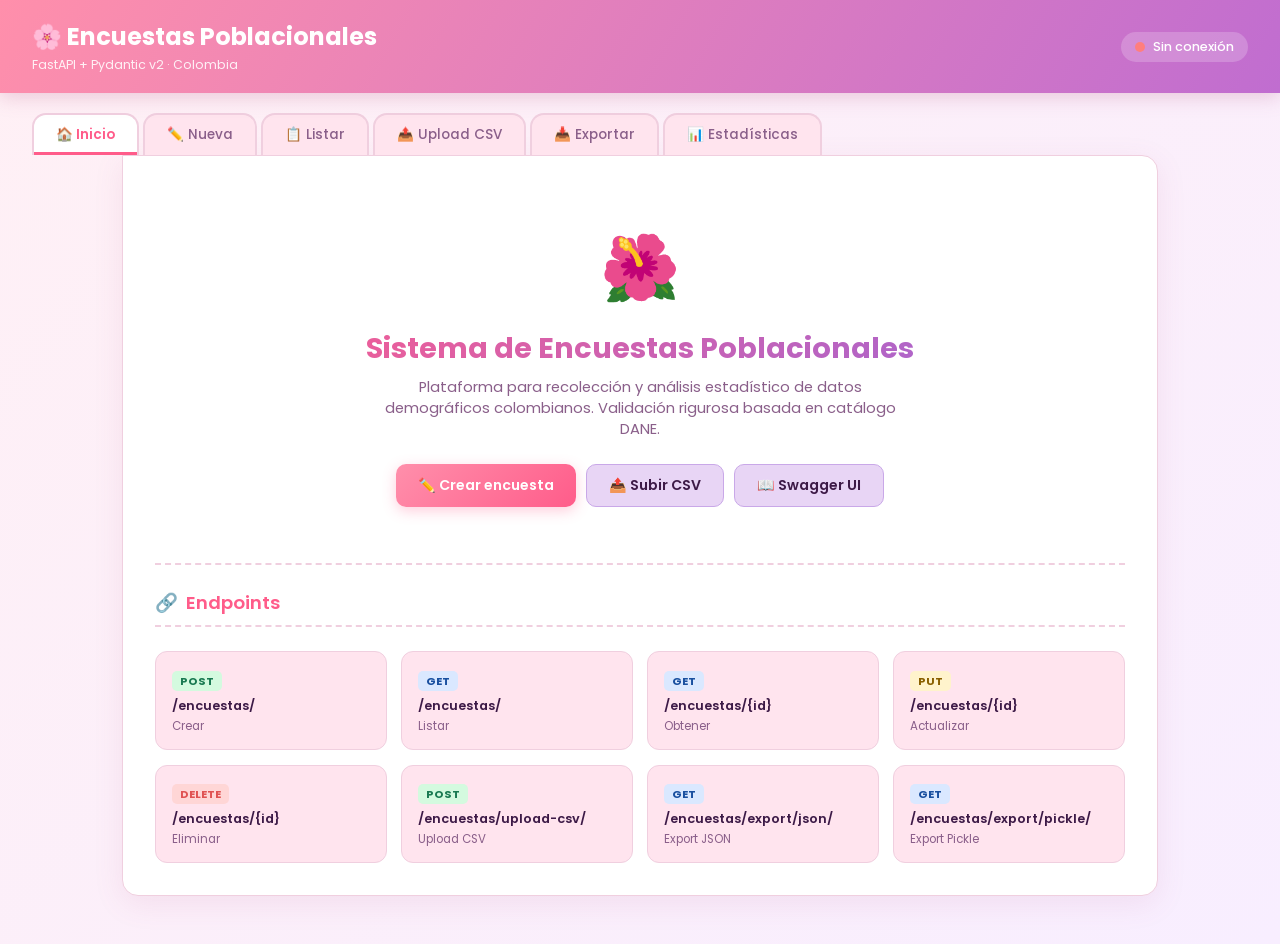
==== frontend/index.html @ ee1511e0 "feat: endpoint debug para ver columnas detectadas en CSV" ====
<!DOCTYPE html>
<html lang="es">
<head>
  <meta charset="UTF-8" />
  <meta name="viewport" content="width=device-width, initial-scale=1.0" />
  <title>API de Encuestas Poblacionales</title>
  <link href="https://fonts.googleapis.com/css2?family=Poppins:wght@300;400;500;600;700&display=swap" rel="stylesheet" />
  <style>
    :root {
      --bg: #FFF0F5; --bg2: #F8EEFF; --card: #FFFFFF;
      --rosa-palido: #FFE4EE; --rosa-suave: #FFB6C1; --rosa-medio: #FF8FAB; --rosa-vivo: #FF5C8A;
      --lila: #E8D5F5; --lila-suave: #C9A8E8;
      --menta: #D4F5E9; --menta-vivo: #4CAF84;
      --texto: #3D1A47; --texto-2: #8A5F8A; --borde: #F0CFDF;
      --sombra: rgba(180, 80, 130, 0.10);
    }
    *, *::before, *::after { box-sizing: border-box; margin: 0; padding: 0; }
    body { font-family: 'Poppins', sans-serif; background: linear-gradient(135deg, var(--bg) 0%, var(--bg2) 100%); min-height: 100vh; color: var(--texto); }
    header { background: linear-gradient(120deg, #FF8FAB 0%, #C06DD0 100%); color: #fff; padding: 1.2rem 2rem; display: flex; align-items: center; justify-content: space-between; box-shadow: 0 4px 18px rgba(180,80,130,0.25); position: sticky; top: 0; z-index: 100; }
    header h1 { font-size: 1.5rem; font-weight: 700; }
    header p { font-size: 0.78rem; opacity: 0.88; margin-top: 2px; }
    .status-badge { display: flex; align-items: center; gap: 8px; background: rgba(255,255,255,0.2); border-radius: 50px; padding: 6px 14px; font-size: 0.8rem; font-weight: 500; cursor: pointer; }
    .dot { width: 10px; height: 10px; border-radius: 50%; background: #aaa; }
    .dot.online { background: #7EFF9A; box-shadow: 0 0 8px #7EFF9A; }
    .dot.offline { background: #FF7E7E; }
    .tabs { display: flex; gap: 4px; padding: 1.2rem 2rem 0; overflow-x: auto; }
    .tab-btn { padding: 10px 22px; border: 2px solid var(--borde); border-bottom: none; border-radius: 14px 14px 0 0; background: var(--rosa-palido); color: var(--texto-2); font-family: 'Poppins', sans-serif; font-size: 0.85rem; font-weight: 500; cursor: pointer; transition: all .2s; }
    .tab-btn:hover { background: var(--lila); color: var(--texto); }
    .tab-btn.active { background: var(--card); color: var(--rosa-vivo); font-weight: 600; border-color: var(--borde); box-shadow: 0 -3px 0 var(--rosa-vivo) inset; }
    .panel { display: none; }
    .panel.active { display: block; }
    .main-content { max-width: 1100px; margin: 0 auto; padding: 0 2rem 3rem; }
    .panel-card { background: var(--card); border: 1px solid var(--borde); border-radius: 0 16px 16px 16px; padding: 2rem; box-shadow: 0 8px 30px var(--sombra); }
    .section-title { font-size: 1.15rem; font-weight: 600; color: var(--rosa-vivo); margin-bottom: 1.2rem; padding-bottom: 0.6rem; border-bottom: 2px dashed var(--borde); display: flex; align-items: center; gap: 8px; }
    .form-grid { display: grid; grid-template-columns: repeat(auto-fill, minmax(220px, 1fr)); gap: 1rem; margin-bottom: 1.2rem; }
    .form-group { display: flex; flex-direction: column; gap: 5px; }
    .form-group.full { grid-column: 1 / -1; }
    label { font-size: 0.78rem; font-weight: 600; color: var(--texto-2); text-transform: uppercase; letter-spacing: 0.5px; }
    input, select, textarea { padding: 10px 14px; border: 1.5px solid var(--borde); border-radius: 10px; font-family: 'Poppins', sans-serif; font-size: 0.88rem; color: var(--texto); background: var(--bg); transition: border-color .2s, box-shadow .2s; }
    input:focus, select:focus, textarea:focus { border-color: var(--rosa-medio); box-shadow: 0 0 0 3px rgba(255,143,171,0.2); background: #fff; }
    textarea { resize: vertical; min-height: 70px; }
    .btn { padding: 10px 22px; border: none; border-radius: 10px; font-family: 'Poppins', sans-serif; font-size: 0.88rem; font-weight: 600; cursor: pointer; transition: all .2s; display: inline-flex; align-items: center; gap: 7px; }
    .btn-primary { background: linear-gradient(135deg, var(--rosa-medio) 0%, var(--rosa-vivo) 100%); color: #fff; box-shadow: 0 4px 14px rgba(255,92,138,0.3); }
    .btn-primary:hover { transform: translateY(-2px); box-shadow: 0 6px 20px rgba(255,92,138,0.4); }
    .btn-secondary { background: var(--lila); color: var(--texto); border: 1.5px solid var(--lila-suave); }
    .btn-success { background: linear-gradient(135deg, #5EC98A 0%, #38a16a 100%); color: #fff; }
    .btn-danger { background: var(--rosa-suave); color: var(--rosa-vivo); border: 1.5px solid #FFAFAF; }
    .btn-sm { padding: 6px 14px; font-size: 0.78rem; }
    .btn-actions { display: flex; gap: 10px; flex-wrap: wrap; margin-top: 1.2rem; }
    .respuestas-container { display: flex; flex-direction: column; gap: 14px; }
    .respuesta-card { background: var(--rosa-palido); border: 1.5px solid var(--borde); border-radius: 12px; padding: 1rem 1.2rem; position: relative; }
    .encuestas-list { display: flex; flex-direction: column; gap: 14px; }
    .encuesta-item { background: var(--card); border: 1.5px solid var(--borde); border-radius: 14px; padding: 1.2rem 1.5rem; display: flex; align-items: center; gap: 1.2rem; box-shadow: 0 3px 12px var(--sombra); }
    .encuesta-item:hover { transform: translateY(-2px); box-shadow: 0 6px 20px var(--sombra); }
    .encuesta-avatar { width: 52px; height: 52px; border-radius: 50%; background: linear-gradient(135deg, var(--rosa-suave), var(--lila-suave)); display: flex; align-items: center; justify-content: center; font-size: 1.5rem; flex-shrink: 0; }
    .encuesta-info { flex: 1; min-width: 0; }
    .encuesta-info .nombre { font-weight: 600; font-size: 0.95rem; white-space: nowrap; overflow: hidden; text-overflow: ellipsis; }
    .encuesta-info .meta { font-size: 0.78rem; color: var(--texto-2); margin-top: 3px; }
    .chip { display: inline-flex; align-items: center; padding: 3px 10px; border-radius: 50px; font-size: 0.72rem; font-weight: 600; margin-right: 5px; }
    .chip-rosa { background: var(--rosa-palido); color: var(--rosa-vivo); }
    .chip-lila { background: var(--lila); color: #7B3FBF; }
    .chip-menta { background: var(--menta); color: #1A7A52; }
    .encuesta-actions { display: flex; gap: 8px; flex-shrink: 0; }
    .json-viewer { background: #1E0830; color: #FFADCE; border-radius: 12px; padding: 1.2rem; font-family: 'Courier New', monospace; font-size: 0.8rem; max-height: 320px; overflow-y: auto; white-space: pre-wrap; word-break: break-all; margin-top: 1rem; display: none; }
    .json-viewer.show { display: block; }
    .stats-kpi-grid { display: grid; grid-template-columns: repeat(auto-fill, minmax(170px, 1fr)); gap: 1rem; margin-bottom: 1.8rem; }
    .kpi-card { background: linear-gradient(135deg, var(--rosa-palido), var(--lila)); border: 1.5px solid var(--borde); border-radius: 16px; padding: 1.3rem; text-align: center; box-shadow: 0 4px 14px var(--sombra); }
    .kpi-value { font-size: 2.2rem; font-weight: 700; color: var(--rosa-vivo); line-height: 1; }
    .kpi-label { font-size: 0.75rem; color: var(--texto-2); margin-top: 6px; font-weight: 500; }
    .alert { padding: 12px 18px; border-radius: 10px; font-size: 0.85rem; margin-top: 1rem; display: none; }
    .alert.show { display: block; }
    .alert-error { background: #FFD6D6; color: #E05252; border: 1px solid #FFAFAF; }
    .alert-success { background: var(--menta); color: #1A7A52; border: 1px solid #A8E6C6; }
    .alert-info { background: var(--lila); color: #6B3FA0; border: 1px solid var(--lila-suave); }
    #toast-container { position: fixed; bottom: 28px; right: 28px; z-index: 9999; display: flex; flex-direction: column; gap: 10px; }
    .toast { padding: 13px 20px; border-radius: 12px; font-size: 0.85rem; font-weight: 500; color: #fff; min-width: 260px; box-shadow: 0 6px 20px rgba(0,0,0,0.18); animation: slideInToast .3s ease; display: flex; align-items: center; gap: 10px; }
    .toast.success { background: linear-gradient(135deg, #5EC98A, #38a16a); }
    .toast.error { background: linear-gradient(135deg, #FF7E7E, #E05252); }
    .toast.info { background: linear-gradient(135deg, #C9A8E8, #9B67D9); }
    @keyframes slideInToast { from { opacity: 0; transform: translateX(60px); } to { opacity: 1; transform: translateX(0); } }
    .divider { border: none; border-top: 2px dashed var(--borde); margin: 1.5rem 0; }
    .upload-area { border: 3px dashed var(--borde); border-radius: 16px; padding: 3rem 2rem; text-align: center; background: var(--rosa-palido); cursor: pointer; transition: all .3s; }
    .upload-area:hover { border-color: var(--rosa-vivo); background: var(--rosa-suave); }
    .upload-area.dragover { border-color: var(--menta-vivo); background: var(--menta); }
    .upload-icon { font-size: 3rem; margin-bottom: 1rem; }
    .welcome-hero { text-align: center; padding: 2rem 1rem; }
    .welcome-hero .hero-emoji { font-size: 4rem; }
    .welcome-hero h2 { font-size: 1.8rem; font-weight: 700; margin: 0.8rem 0 0.4rem; background: linear-gradient(135deg, var(--rosa-vivo), #9B67D9); -webkit-background-clip: text; -webkit-text-fill-color: transparent; }
    .welcome-hero p { color: var(--texto-2); font-size: 0.92rem; max-width: 520px; margin: 0 auto 1.5rem; }
    .endpoint-chip { background: var(--rosa-palido); border: 1.5px solid var(--borde); border-radius: 12px; padding: 0.9rem 1rem; text-align: left; }
    .endpoint-chip .method { font-size: 0.7rem; font-weight: 700; padding: 2px 8px; border-radius: 5px; margin-right: 6px; }
    .method.POST { background: #D4FADF; color: #1A7A52; }
    .method.GET { background: #DAE8FF; color: #1A50A0; }
    .method.PUT { background: #FFF3CC; color: #8A6000; }
    .method.DELETE { background: #FFD6D6; color: #E05252; }
    .endpoint-chip .path { font-size: 0.8rem; font-weight: 600; color: var(--texto); display: block; margin-top: 5px; }
    .endpoint-chip .desc { font-size: 0.73rem; color: var(--texto-2); margin-top: 3px; }
    .endpoints-grid { display: grid; grid-template-columns: repeat(auto-fill, minmax(210px, 1fr)); gap: 0.9rem; margin-top: 1.5rem; }
    .export-card { background: linear-gradient(135deg, var(--menta), var(--lila)); border: 1.5px solid var(--borde); border-radius: 16px; padding: 1.5rem; text-align: center; margin-bottom: 1rem; }
    .export-card h3 { color: var(--texto); margin-bottom: 0.5rem; }
    .export-card p { color: var(--texto-2); font-size: 0.85rem; margin-bottom: 1rem; }
    .bar-row { display: flex; align-items: center; gap: 10px; margin-bottom: 10px; }
    .bar-label { font-size: 0.78rem; min-width: 120px; color: var(--texto); white-space: nowrap; overflow: hidden; text-overflow: ellipsis; }
    .bar-track { flex: 1; background: var(--rosa-palido); border-radius: 50px; height: 20px; position: relative; overflow: hidden; }
    .bar-fill { height: 100%; background: linear-gradient(90deg, var(--rosa-suave), var(--rosa-vivo)); border-radius: 50px; min-width: 4px; }
    .bar-fill.lila { background: linear-gradient(90deg, var(--lila), var(--lila-suave)); }
    .bar-fill.menta { background: linear-gradient(90deg, var(--menta), var(--menta-vivo)); }
    .bar-value { position: absolute; right: 8px; top: 50%; transform: translateY(-50%); font-size: 0.72rem; font-weight: 700; color: var(--texto); }
    @media (max-width: 640px) { header { flex-direction: column; gap: 0.8rem; text-align: center; } .tabs { padding: 0.8rem 1rem 0; } .main-content { padding: 0 1rem 2rem; } .panel-card { padding: 1.2rem; } }
  </style>
</head>
<body>

<header>
  <div>
    <h1>🌸 Encuestas Poblacionales</h1>
    <p>FastAPI + Pydantic v2 · Colombia</p>
  </div>
  <div class="status-badge" onclick="checkHealth()">
    <div class="dot" id="status-dot"></div>
    <span id="status-text">Verificando...</span>
  </div>
</header>

<div class="tabs">
  <button class="tab-btn active" onclick="showTab('inicio')">🏠 Inicio</button>
  <button class="tab-btn" onclick="showTab('crear')">✏️ Nueva</button>
  <button class="tab-btn" onclick="showTab('listar')">📋 Listar</button>
  <button class="tab-btn" onclick="showTab('upload')">📤 Upload CSV</button>
  <button class="tab-btn" onclick="showTab('export')">📥 Exportar</button>
  <button class="tab-btn" onclick="showTab('estadisticas')">📊 Estadísticas</button>
</div>

<div class="main-content">

  <!-- INICIO -->
  <div id="panel-inicio" class="panel active">
    <div class="panel-card">
      <div class="welcome-hero">
        <div class="hero-emoji">🌺</div>
        <h2>Sistema de Encuestas Poblacionales</h2>
        <p>Plataforma para recolección y análisis estadístico de datos demográficos colombianos. Validación rigurosa basada en catálogo DANE.</p>
        <div style="display:flex;gap:10px;justify-content:center;flex-wrap:wrap;">
          <button class="btn btn-primary" onclick="showTab('crear')">✏️ Crear encuesta</button>
          <button class="btn btn-secondary" onclick="showTab('upload')">📤 Subir CSV</button>
          <a href="/docs" target="_blank" class="btn btn-secondary" style="text-decoration:none;">📖 Swagger UI</a>
        </div>
      </div>
      <hr class="divider"/>
      <div class="section-title"><span class="icon">🔗</span> Endpoints</div>
      <div class="endpoints-grid">
        <div class="endpoint-chip"><span class="method POST">POST</span><span class="path">/encuestas/</span><div class="desc">Crear</div></div>
        <div class="endpoint-chip"><span class="method GET">GET</span><span class="path">/encuestas/</span><div class="desc">Listar</div></div>
        <div class="endpoint-chip"><span class="method GET">GET</span><span class="path">/encuestas/{id}</span><div class="desc">Obtener</div></div>
        <div class="endpoint-chip"><span class="method PUT">PUT</span><span class="path">/encuestas/{id}</span><div class="desc">Actualizar</div></div>
        <div class="endpoint-chip"><span class="method DELETE">DELETE</span><span class="path">/encuestas/{id}</span><div class="desc">Eliminar</div></div>
        <div class="endpoint-chip"><span class="method POST">POST</span><span class="path">/encuestas/upload-csv/</span><div class="desc">Upload CSV</div></div>
        <div class="endpoint-chip"><span class="method GET">GET</span><span class="path">/encuestas/export/json/</span><div class="desc">Export JSON</div></div>
        <div class="endpoint-chip"><span class="method GET">GET</span><span class="path">/encuestas/export/pickle/</span><div class="desc">Export Pickle</div></div>
      </div>
      <div id="health-result" class="json-viewer"></div>
    </div>
  </div>

  <!-- CREAR -->
  <div id="panel-crear" class="panel">
    <div class="panel-card">
      <div class="section-title"><span class="icon">👤</span> Datos del Encuestado</div>
      <div class="form-grid">
        <div class="form-group"><label>Nombre completo</label><input type="text" id="enc-nombre" placeholder="María García" /></div>
        <div class="form-group"><label>Edad (0-120)</label><input type="number" id="enc-edad" min="0" max="120" placeholder="34" /></div>
        <div class="form-group"><label>Género</label><select id="enc-genero"><option value="">Seleccionar…</option><option value="masculino">Masculino</option><option value="femenino">Femenino</option><option value="no_binario">No binario</option><option value="prefiero_no_decir">Prefiero no decir</option></select></div>
        <div class="form-group"><label>Estrato (1-6)</label><select id="enc-estrato"><option value="">Seleccionar…</option><option value="1">1 — Bajo-bajo</option><option value="2">2 — Bajo</option><option value="3">3 — Medio-bajo</option><option value="4">4 — Medio</option><option value="5">5 — Medio-alto</option><option value="6">6 — Alto</option></select></div>
        <div class="form-group"><label>Departamento</label><select id="enc-departamento"><option value="">Seleccionar…</option><option>Amazonas</option><option>Antioquia</option><option>Arauca</option><option>Atlántico</option><option>Bolívar</option><option>Boyacá</option><option>Caldas</option><option>Caquetá</option><option>Casanare</option><option>Cauca</option><option>Cesar</option><option>Chocó</option><option>Córdoba</option><option>Cundinamarca</option><option>Guainía</option><option>Guaviare</option><option>Huila</option><option>La Guajira</option><option>Magdalena</option><option>Meta</option><option>Nariño</option><option>Norte de Santander</option><option>Putumayo</option><option>Quindío</option><option>Risaralda</option><option>San Andrés y Providencia</option><option>Santander</option><option>Sucre</option><option>Tolima</option><option>Valle del Cauca</option><option>Vaupés</option><option>Vichada</option><option>Bogotá D.C.</option></select></div>
        <div class="form-group"><label>Municipio</label><input type="text" id="enc-municipio" placeholder="Medellín" /></div>
        <div class="form-group"><label>Nivel educativo</label><select id="enc-nivel"><option value="">Seleccionar…</option><option value="ninguno">Ninguno</option><option value="primaria">Primaria</option><option value="secundaria">Secundaria</option><option value="tecnico">Técnico</option><option value="universitario">Universitario</option><option value="posgrado">Posgrado</option></select></div>
        <div class="form-group"><label>Ocupación</label><input type="text" id="enc-ocupacion" placeholder="Docente" /></div>
      </div>
      <hr class="divider"/>
      <div class="section-title"><span class="icon">📝</span> Respuestas</div>
      <div id="respuestas-container" class="respuestas-container"></div>
      <div id="no-preguntas-msg" style="text-align:center;padding:2rem;color:var(--texto-2);">
        <div style="font-size:3rem;margin-bottom:0.5rem;">📝</div>
        <p>No hay preguntas agregadas</p>
        <p style="font-size:0.85rem;margin-top:0.5rem;">Haz clic en "+ Agregar pregunta" para comenzar</p>
      </div>
      <button class="btn btn-secondary" style="margin-top:10px;" onclick="addRespuesta()">+ Agregar pregunta</button>
      <hr class="divider"/>
      <div class="form-group full"><label>Observaciones</label><textarea id="enc-observaciones" placeholder="Notas sobre el levantamiento…"></textarea></div>
      <div class="btn-actions">
        <button class="btn btn-primary" onclick="crearEncuesta()">🚀 Enviar</button>
        <button class="btn btn-secondary" onclick="resetFormCrear()">🔄 Limpiar</button>
      </div>
      <div id="crear-alert" class="alert"></div>
      <div id="crear-json" class="json-viewer"></div>
    </div>
  </div>

  <!-- LISTAR -->
  <div id="panel-listar" class="panel">
    <div class="panel-card">
      <div style="display:flex;justify-content:space-between;align-items:center;margin-bottom:1.5rem;">
        <div class="section-title" style="margin:0;"><span class="icon">📋</span> Encuestas</div>
        <div style="display:flex;gap:10px;">
          <button class="btn btn-secondary btn-sm" onclick="cargarDatosEjemplo()">📦 Cargar Ejemplo</button>
          <button class="btn btn-danger btn-sm" onclick="borrarHistorial()">🗑️ Borrar Todo</button>
          <button class="btn btn-secondary" onclick="loadEncuestas()">🔄 Actualizar</button>
        </div>
      </div>
      <div id="encuestas-list" class="encuestas-list"></div>
      <div id="listar-json" class="json-viewer"></div>
    </div>
  </div>

  <!-- UPLOAD -->
  <div id="panel-upload" class="panel">
    <div class="panel-card">
      <div class="section-title"><span class="icon">📤</span> Upload CSV</div>
      <p style="color:var(--texto-2);margin-bottom:1.5rem;">Sube un archivo CSV exportado desde Google Forms. El sistema detecta automáticamente las columnas.</p>

      <div class="upload-area" id="upload-area" onclick="document.getElementById('file-input').click()">
        <div class="upload-icon">📁</div>
        <h3>Arrastra tu archivo CSV aquí o haz clic para seleccionar</h3>
        <p style="color:var(--texto-2);margin-top:0.5rem;">Formato: .csv</p>
        <input type="file" id="file-input" accept=".csv" style="display:none;" onchange="handleFileSelect(event)" />
      </div>

      <div style="margin-top:1rem;text-align:center;">
        <button class="btn btn-secondary btn-sm" onclick="document.getElementById('file-input-debug').click()">🔍 Debug: Ver columnas detectadas</button>
        <input type="file" id="file-input-debug" accept=".csv" style="display:none;" onchange="handleFileDebug(event)" />
      </div>

      <div id="upload-progress" style="margin-top:1.5rem;display:none;">
        <div style="background:var(--rosa-palido);border-radius:10px;padding:1rem;">
          <div style="display:flex;align-items:center;gap:10px;margin-bottom:0.5rem;">
            <div class="spinner"></div>
            <span id="upload-text">Procesando archivo...</span>
          </div>
        </div>
      </div>

      <div id="upload-alert" class="alert"></div>
      <div id="upload-json" class="json-viewer"></div>
      <div id="debug-json" class="json-viewer"></div>

      <hr class="divider"/>
      <div class="section-title"><span class="icon">ℹ️</span> Columnas esperadas</div>
      <div style="background:var(--rosa-palido);padding:1rem;border-radius:10px;font-size:0.85rem;">
        <p style="margin-bottom:0.5rem;"><strong>Demográficas (requeridas):</strong></p>
        <code>nombre, edad, genero, estrato, departamento, municipio</code>
        <p style="margin-top:1rem;margin-bottom:0.5rem;"><strong>Demográficas (opcionales):</strong></p>
        <code>nivel_educativo, ocupacion</code>
        <p style="margin-top:1rem;margin-bottom:0.5rem;"><strong>Respuestas:</strong></p>
        <p>Cualquier otra columna será tratada como pregunta. Valores 1-5 → Likert, 0-100 → Porcentaje, "si/no" → Sí/No.</p>
      </div>
    </div>
  </div>

  <!-- EXPORT -->
  <div id="panel-export" class="panel">
    <div class="panel-card">
      <div class="section-title"><span class="icon">📥</span> Exportar Resultados</div>
      <p style="color:var(--texto-2);margin-bottom:1.5rem;">Descarga todas las encuestas en formato JSON o Pickle.</p>
      
      <div class="export-card">
        <h3>📄 Exportar a JSON</h3>
        <p>Formato universal, legible por humanos, interoperable con cualquier lenguaje.</p>
        <button class="btn btn-primary" onclick="exportJSON()">⬇️ Descargar JSON</button>
      </div>

      <div class="export-card">
        <h3>🥒 Exportar a Pickle</h3>
        <p>Formato binario de Python, más rápido pero solo compatible con Python.</p>
        <button class="btn btn-secondary" onclick="exportPickle()">⬇️ Descargar Pickle</button>
      </div>

      <div id="export-alert" class="alert"></div>
    </div>
  </div>

  <!-- ESTADISTICAS -->
  <div id="panel-estadisticas" class="panel">
    <div class="panel-card">
      <div style="display:flex;justify-content:space-between;align-items:center;margin-bottom:1.5rem;">
        <div class="section-title" style="margin:0;"><span class="icon">📊</span> Estadísticas</div>
        <button class="btn btn-secondary" onclick="loadEstadisticas()">🔄 Actualizar</button>
      </div>
      <div id="stats-kpi" class="stats-kpi-grid"></div>
      
      <div class="section-title"><span class="icon">📈</span> Distribuciones</div>
      <div id="stats-charts"></div>
      <div id="stats-json" class="json-viewer"></div>
    </div>
  </div>

</div>

<div id="toast-container"></div>

<script>
  const API = "http://localhost:8000";

  function showTab(tabId) {
    document.querySelectorAll('.panel').forEach(p => p.classList.remove('active'));
    document.querySelectorAll('.tab-btn').forEach(b => b.classList.remove('active'));
    document.getElementById('panel-' + tabId).classList.add('active');
    event.target.classList.add('active');
    if (tabId === 'listar') loadEncuestas();
    if (tabId === 'estadisticas') loadEstadisticas();
  }

  async function checkHealth() {
    try {
      const resp = await fetch(`${API}/`);
      const data = await resp.json();
      document.getElementById('status-dot').className = 'dot online';
      document.getElementById('status-text').textContent = 'En línea';
      return data;
    } catch {
      document.getElementById('status-dot').className = 'dot offline';
      document.getElementById('status-text').textContent = 'Sin conexión';
      return null;
    }
  }

  function showToast(mensaje, tipo) {
    const toast = document.createElement('div');
    toast.className = `toast ${tipo}`;
    toast.textContent = mensaje;
    document.getElementById('toast-container').appendChild(toast);
    setTimeout(() => toast.remove(), 4000);
  }

  function showAlert(containerId, mensaje, tipo) {
    const alert = document.getElementById(containerId);
    alert.className = `alert ${tipo} show`;
    alert.textContent = mensaje;
    setTimeout(() => alert.classList.remove('show'), 5000);
  }

  function showJSON(elementId, data) {
    const el = document.getElementById(elementId);
    el.textContent = JSON.stringify(data, null, 2);
    el.classList.add('show');
  }

  /* CREAR ENCUESTA */
  function updateNoPreguntasMsg() {
    const container = document.getElementById('respuestas-container');
    const msg = document.getElementById('no-preguntas-msg');
    if (container.children.length === 0) {
      msg.style.display = 'block';
    } else {
      msg.style.display = 'none';
    }
  }

  function addRespuesta() {
    const container = document.getElementById('respuestas-container');
    const idx = container.children.length + 1;
    const div = document.createElement('div');
    div.className = 'respuesta-card';
    div.innerHTML = `
      <div class="resp-header">
        <span class="resp-num">Pregunta ${idx}</span>
        <button class="btn btn-danger btn-sm" onclick="removeRespuesta(this)" style="padding:4px 10px;font-size:0.7rem;">🗑️ Eliminar</button>
      </div>
      <div class="form-grid" style="margin-bottom:0;">
        <div class="form-group full"><label>Enunciado</label><input type="text" class="resp-enunciado" placeholder="Ej: ¿Qué tan satisfecho está con el servicio de salud?" /></div>
        <div class="form-group"><label>Tipo de pregunta</label><select class="resp-tipo" onchange="updateValorInput(this)"><option value="">Seleccionar…</option><option value="likert">Likert (1-5)</option><option value="porcentaje">Porcentaje (0-100)</option><option value="si_no">Sí/No</option><option value="texto_abierto">Texto abierto</option></select></div>
        <div class="form-group"><label>Valor</label><input type="text" class="resp-valor" placeholder="Seleccione un tipo primero" disabled /></div>
      </div>
    `;
    container.appendChild(div);
    updateNoPreguntasMsg();
  }

  function removeRespuesta(btn) {
    const card = btn.closest('.respuesta-card');
    card.remove();
    // Renumerar preguntas
    document.querySelectorAll('.respuesta-card').forEach((c, i) => {
      c.querySelector('.resp-num').textContent = `Pregunta ${i + 1}`;
    });
    updateNoPreguntasMsg();
  }

  function updateValorInput(select) {
    const input = select.parentElement.nextElementSibling.querySelector('input');
    const tipo = select.value;

    if (!tipo) {
      input.disabled = true;
      input.placeholder = 'Seleccione un tipo primero';
      input.value = '';
      return;
    }

    input.disabled = false;
    if (tipo === 'likert') {
      input.type = 'number';
      input.min = 1;
      input.max = 5;
      input.placeholder = '1-5';
    }
    else if (tipo === 'porcentaje') {
      input.type = 'number';
      input.min = 0;
      input.max = 100;
      input.placeholder = '0-100';
    }
    else if (tipo === 'si_no') {
      input.type = 'text';
      input.placeholder = 'si o no';
    }
    else {
      input.type = 'text';
      input.placeholder = 'Texto';
    }
  }

  async function crearEncuesta() {
    // Limpiar alertas previas
    document.getElementById('crear-alert').classList.remove('show');
    document.getElementById('crear-json').classList.remove('show');

    const nombre = document.getElementById('enc-nombre').value.trim();
    const edad = parseInt(document.getElementById('enc-edad').value);
    const genero = document.getElementById('enc-genero').value;
    const estrato = parseInt(document.getElementById('enc-estrato').value);
    const departamento = document.getElementById('enc-departamento').value;
    const municipio = document.getElementById('enc-municipio').value.trim();
    const nivel = document.getElementById('enc-nivel').value;
    const ocupacion = document.getElementById('enc-ocupacion').value.trim();
    const observaciones = document.getElementById('enc-observaciones').value.trim();

    // Validaciones básicas antes de enviar
    const errores = [];
    if (!nombre || nombre.length < 2) errores.push({campo: 'Nombre', mensaje: 'Debe tener al menos 2 caracteres'});
    if (!edad || edad < 0 || edad > 120) errores.push({campo: 'Edad', mensaje: 'Debe estar entre 0 y 120 años'});
    if (!genero) errores.push({campo: 'Género', mensaje: 'Debe seleccionar una opción'});
    if (!estrato || estrato < 1 || estrato > 6) errores.push({campo: 'Estrato', mensaje: 'Debe estar entre 1 y 6'});
    if (!departamento) errores.push({campo: 'Departamento', mensaje: 'Debe seleccionar uno'});
    if (!municipio || municipio.length < 2) errores.push({campo: 'Municipio', mensaje: 'Debe tener al menos 2 caracteres'});
    if (!nivel) errores.push({campo: 'Nivel educativo', mensaje: 'Debe seleccionar una opción'});

    if (errores.length > 0) {
      mostrarErroresAmigables(errores);
      return;
    }

    const respuestas = [];
    document.querySelectorAll('.respuesta-card').forEach((card, idx) => {
      const enunciado = card.querySelector('.resp-enunciado').value.trim();
      const tipo = card.querySelector('.resp-tipo').value;
      let valor = card.querySelector('.resp-valor').value.trim();

      // Validaciones de pregunta
      if (!enunciado || enunciado.length < 5) {
        errores.push({campo: `Pregunta ${idx + 1} - Enunciado`, mensaje: 'Debe tener al menos 5 caracteres'});
        return;
      }
      if (!tipo) {
        errores.push({campo: `Pregunta ${idx + 1} - Tipo`, mensaje: 'Debe seleccionar un tipo de pregunta'});
        return;
      }
      if (!valor) {
        errores.push({campo: `Pregunta ${idx + 1} - Valor`, mensaje: 'Debe ingresar un valor'});
        return;
      }

      if (tipo === 'likert') {
        const num = parseInt(valor);
        if (isNaN(num) || num < 1 || num > 5) {
          errores.push({campo: `Pregunta ${idx + 1} - Valor`, mensaje: 'Debe ser un número entre 1 y 5'});
          return;
        }
        valor = num;
      }
      else if (tipo === 'porcentaje') {
        const num = parseFloat(valor);
        if (isNaN(num) || num < 0 || num > 100) {
          errores.push({campo: `Pregunta ${idx + 1} - Valor`, mensaje: 'Debe ser un número entre 0 y 100'});
          return;
        }
        valor = num;
      }
      else if (tipo === 'si_no') {
        valor = valor.toLowerCase();
        if (valor !== 'si' && valor !== 'no') {
          errores.push({campo: `Pregunta ${idx + 1} - Valor`, mensaje: 'Debe ser "si" o "no"'});
          return;
        }
      }

      respuestas.push({ pregunta_id: idx + 1, enunciado, tipo_pregunta: tipo, valor });
    });

    if (respuestas.length === 0 && errores.length === 0) {
      errores.push({campo: 'Respuestas', mensaje: 'Debe agregar al menos una pregunta'});
    }

    if (errores.length > 0) {
      mostrarErroresAmigables(errores);
      return;
    }

    const payload = {
      encuestado: { nombre, edad, genero, estrato, departamento, municipio, nivel_educativo: nivel, ocupacion: ocupacion || null },
      respuestas,
      observaciones_generales: observaciones || null,
    };

    try {
      const resp = await fetch(`${API}/encuestas/`, { method: 'POST', headers: { 'Content-Type': 'application/json' }, body: JSON.stringify(payload) });
      const data = await resp.json();
      if (resp.ok) {
        showAlert('crear-alert', `✅ Encuesta creada exitosamente. ID: ${data.id_encuesta.substring(0, 8)}...`, 'success');
        showJSON('crear-json', data);
        showToast('Encuesta creada', 'success');
        resetFormCrear();
      } else if (resp.status === 422) {
        // Mostrar errores de validación de forma amigable
        mostrarErroresAmigablesDesdeAPI(data);
      } else {
        showAlert('crear-alert', `❌ Error ${resp.status}: ${data.error || data.detail || 'Error desconocido'}`, 'error');
        showToast(`Error ${resp.status}`, 'error');
      }
    } catch (err) {
      showAlert('crear-alert', `❌ Error de conexión: ${err.message}. Verifique que la API esté corriendo en ${API}`, 'error');
      showToast('Error de conexión', 'error');
    }
  }

  function mostrarErroresAmigables(errores) {
    const container = document.getElementById('crear-alert');
    let html = '<strong>⚠️ Se encontraron los siguientes errores:</strong><ul style="margin-top:8px;padding-left:20px;">';
    errores.forEach(e => {
      html += `<li><strong>${e.campo}:</strong> ${e.mensaje}</li>`;
    });
    html += '</ul>';
    container.innerHTML = html;
    container.className = 'alert alert-error show';
    showToast(`${errores.length} error(s) encontrado(s)`, 'error');
  }

  function mostrarErroresAmigablesDesdeAPI(data) {
    const container = document.getElementById('crear-alert');
    const detalles = data.detalle_errores || [];

    if (detalles.length === 0) {
      container.innerHTML = `<strong>❌ Error de validación</strong><p>${data.descripcion || 'Datos inválidos'}</p>`;
      container.className = 'alert alert-error show';
      return;
    }

    let html = '<strong>⚠️ Los siguientes campos tienen errores:</strong><ul style="margin-top:8px;padding-left:20px;">';

    detalles.forEach(err => {
      // Traducir el campo a algo más entendible
      let campoAmigable = err.campo
        .replace('body → encuestado → ', '')
        .replace('body → respuestas → ', 'Pregunta ')
        .replace(' → ', ' - ')
        .replace(/(\d+)/, '#$1');

      // Traducir mensajes comunes
      let mensajeAmigable = err.mensaje;
      if (err.tipo_error === 'string_too_short') {
        const match = err.mensaje.match(/at least (\d+) characters/);
        if (match) {
          mensajeAmigable = `Debe tener al menos ${match[1]} caracteres`;
        }
      } else if (err.tipo_error === 'less_than_equal') {
        const match = err.mensaje.match(/less than or equal to (\d+)/);
        if (match) {
          mensajeAmigable = `Debe ser menor o igual a ${match[1]}`;
        }
      } else if (err.tipo_error === 'greater_than_equal') {
        const match = err.mensaje.match(/greater than or equal to (\d+)/);
        if (match) {
          mensajeAmigable = `Debe ser mayor o igual a ${match[1]}`;
        }
      } else if (err.tipo_error === 'literal_error') {
        mensajeAmigable = 'Valor no permitido';
      } else if (err.tipo_error === 'int_parsing') {
        mensajeAmigable = 'Debe ser un número entero';
      } else if (err.tipo_error === 'float_parsing') {
        mensajeAmigable = 'Debe ser un número';
      } else if (err.tipo_error === 'enum_violation') {
        mensajeAmigable = 'Debe seleccionar una opción válida';
      }

      html += `<li><strong>${campoAmigable}:</strong> ${mensajeAmigable}</li>`;
    });

    html += '</ul>';
    container.innerHTML = html;
    container.className = 'alert alert-error show';
    showToast(`${detalles.length} error(s) de validación`, 'error');
  }

  function resetFormCrear() {
    document.getElementById('enc-nombre').value = '';
    document.getElementById('enc-edad').value = '';
    document.getElementById('enc-genero').value = '';
    document.getElementById('enc-estrato').value = '';
    document.getElementById('enc-departamento').value = '';
    document.getElementById('enc-municipio').value = '';
    document.getElementById('enc-nivel').value = '';
    document.getElementById('enc-ocupacion').value = '';
    document.getElementById('enc-observaciones').value = '';
    document.getElementById('respuestas-container').innerHTML = '';
    document.getElementById('crear-alert').classList.remove('show');
    document.getElementById('crear-json').classList.remove('show');
  }

  /* LISTAR */
  async function loadEncuestas() {
    try {
      const resp = await fetch(`${API}/encuestas/`);
      const data = await resp.json();
      const container = document.getElementById('encuestas-list');
      if (!data || data.length === 0) {
        container.innerHTML = '<div class="empty-state"><div class="emoji">📭</div><p>No hay encuestas registradas</p><p style="font-size:0.85rem;margin-top:0.5rem;">Crea una nueva o carga datos de ejemplo</p></div>';
        return;
      }
      container.innerHTML = data.map(enc => `
        <div class="encuesta-item">
          <div class="encuesta-avatar">👤</div>
          <div class="encuesta-info">
            <div class="nombre">${enc.encuestado.nombre}</div>
            <div class="meta">
              <span class="chip chip-rosa">${enc.encuestado.edad} años</span>
              <span class="chip chip-lila">E${enc.encuestado.estrato}</span>
              <span class="chip chip-menta">${enc.encuestado.departamento}</span>
              <span style="color:var(--texto-2);font-size:0.75rem;">${enc.respuestas.length} preguntas</span>
            </div>
          </div>
          <div class="encuesta-actions">
            <button class="btn btn-sm btn-secondary" onclick="verEncuesta('${enc.id_encuesta}')">Ver</button>
          </div>
        </div>
      `).join('');
    } catch (err) {
      console.error(err);
    }
  }

  async function cargarDatosEjemplo() {
    if (!confirm('¿Cargar 5 encuestas de ejemplo? Esto agregará datos demográficos colombianos variados.')) return;

    // Cargar datos de ejemplo directamente (sin depender del backend)
    const ejemplos = [
      { nombre: "María García", edad: 34, genero: "femenino", estrato: 3, departamento: "Antioquia", municipio: "Medellín", nivel_educativo: "universitario", ocupacion: "Docente" },
      { nombre: "Carlos López", edad: 28, genero: "masculino", estrato: 2, departamento: "Valle del Cauca", municipio: "Cali", nivel_educativo: "tecnico", ocupacion: "Ingeniero" },
      { nombre: "Ana Rodríguez", edad: 45, genero: "femenino", estrato: 4, departamento: "Bogotá D.C.", municipio: "Bogotá", nivel_educativo: "posgrado", ocupacion: "Abogada" },
      { nombre: "Juan Pérez", edad: 52, genero: "masculino", estrato: 3, departamento: "Cundinamarca", municipio: "Bogotá", nivel_educativo: "universitario", ocupacion: "Contador" },
      { nombre: "Luisa Gómez", edad: 23, genero: "femenino", estrato: 1, departamento: "Santander", municipio: "Bucaramanga", nivel_educativo: "secundaria", ocupacion: "Estudiante" },
    ];

    let cargadas = 0;
    for (const ej of ejemplos) {
      try {
        const resp = await fetch(`${API}/encuestas/`, {
          method: 'POST',
          headers: { 'Content-Type': 'application/json' },
          body: JSON.stringify({
            encuestado: ej,
            respuestas: [
              { pregunta_id: 1, enunciado: "¿Satisfacción con servicios públicos?", tipo_pregunta: "likert", valor: Math.floor(Math.random() * 5) + 1 },
              { pregunta_id: 2, enunciado: "¿Confianza en instituciones (%)?", tipo_pregunta: "porcentaje", valor: Math.floor(Math.random() * 100) }
            ],
            observaciones_generales: "[Datos de ejemplo]"
          })
        });
        if (resp.ok) cargadas++;
      } catch (err) {
        console.error('Error al cargar ejemplo:', err);
      }
    }

    if (cargadas > 0) {
      showToast(`${cargadas} encuestas de ejemplo cargadas`, 'success');
      loadEncuestas();
    } else {
      showToast('Error: Verifica que la API esté corriendo', 'error');
    }
  }

  async function borrarHistorial() {
    if (!confirm('⚠️ ¿Estás seguro de que quieres BORRAR TODAS las encuestas? Esta acción no se puede deshacer.')) return;

    try {
      const resp = await fetch(`${API}/encuestas/`);
      const encuestas = await resp.json();

      for (const enc of encuestas) {
        await fetch(`${API}/encuestas/${enc.id_encuesta}`, { method: 'DELETE' });
      }

      showToast('Historial borrado', 'success');
      loadEncuestas();
    } catch (err) {
      showToast('Error al borrar', 'error');
    }
  }

  async function verEncuesta(id) {
    try {
      const resp = await fetch(`${API}/encuestas/${id}`);
      const data = await resp.json();
      showJSON('listar-json', data);
    } catch (err) {
      console.error(err);
    }
  }

  /* UPLOAD */
  const uploadArea = document.getElementById('upload-area');
  uploadArea.addEventListener('dragover', (e) => { e.preventDefault(); uploadArea.classList.add('dragover'); });
  uploadArea.addEventListener('dragleave', () => uploadArea.classList.remove('dragover'));
  uploadArea.addEventListener('drop', (e) => {
    e.preventDefault();
    uploadArea.classList.remove('dragover');
    const file = e.dataTransfer.files[0];
    if (file) uploadFile(file);
  });

  function handleFileSelect(event) {
    const file = event.target.files[0];
    if (file) uploadFile(file);
  }

  async function handleFileDebug(event) {
    const file = event.target.files[0];
    if (!file) return;

    const container = document.getElementById('debug-json');
    container.classList.remove('show');

    try {
      const formData = new FormData();
      formData.append('file', file);

      const resp = await fetch(`${API}/encuestas/debug-columns/`, {
        method: 'POST',
        body: formData
      });

      const data = await resp.json();

      container.textContent = JSON.stringify(data, null, 2);
      container.classList.add('show');

      // Mostrar resumen
      let resumen = `<strong>Columnas detectadas:</strong><br>`;
      for (const [campo, columna] of Object.entries(data.detecciones)) {
        resumen += `• ${campo}: ${columna ? '✅ ' + columna : '❌ No encontrada'}<br>`;
      }
      resumen += `<br><strong>Total columnas:</strong> ${data.total_columnas}<br>`;
      resumen += `<strong>Columnas originales:</strong> ${data.columnas_originales.join(', ')}<br>`;

      showAlert('upload-alert', resumen, data.detecciones.nombre && data.detecciones.edad ? 'success' : 'error');
    } catch (err) {
      showAlert('upload-alert', `Error: ${err.message}`, 'error');
    }
  }

  async function uploadFile(file) {
    document.getElementById('upload-progress').style.display = 'block';
    document.getElementById('upload-text').textContent = `Procesando ${file.name}...`;

    const formData = new FormData();
    formData.append('file', file);

    try {
      const resp = await fetch(`${API}/encuestas/upload-csv/`, { method: 'POST', body: formData });
      const data = await resp.json();
      document.getElementById('upload-progress').style.display = 'none';
      if (resp.ok) {
        showAlert('upload-alert', `✅ ${data.exitosos} encuestas cargadas. Errores: ${data.fallidos}`, 'success');
        showJSON('upload-json', data);
        showToast(`${data.exitosos} encuestas cargadas`, 'success');
      } else {
        showAlert('upload-alert', `❌ Error ${resp.status}: ${JSON.stringify(data)}`, 'error');
        showToast(`Error ${resp.status}`, 'error');
      }
    } catch (err) {
      document.getElementById('upload-progress').style.display = 'none';
      showAlert('upload-alert', `❌ Sin conexión: ${err.message}`, 'error');
    }
  }

  /* EXPORT */
  function exportJSON() {
    window.open(`${API}/encuestas/export/json/`, '_blank');
    showToast('Descargando JSON...', 'info');
  }

  function exportPickle() {
    window.open(`${API}/encuestas/export/pickle/`, '_blank');
    showToast('Descargando Pickle...', 'info');
  }

  /* ESTADISTICAS */
  async function loadEstadisticas() {
    try {
      const resp = await fetch(`${API}/encuestas/estadisticas/`);
      const data = await resp.json();
      
      // KPIs
      const container = document.getElementById('stats-kpi');
      container.innerHTML = `
        <div class="kpi-card"><div class="kpi-value">${data.total_encuestas}</div><div class="kpi-label">Total encuestas</div></div>
        <div class="kpi-card"><div class="kpi-value">${data.edad_promedio.toFixed(1)}</div><div class="kpi-label">Edad promedio</div></div>
        <div class="kpi-card"><div class="kpi-value">${data.edad_minima} - ${data.edad_maxima}</div><div class="kpi-label">Rango edad</div></div>
        <div class="kpi-card"><div class="kpi-value">${data.promedio_respuestas_por_encuesta.toFixed(1)}</div><div class="kpi-label">Promedio preguntas</div></div>
      `;

      // Gráficos de barras
      const chartsContainer = document.getElementById('stats-charts');
      chartsContainer.innerHTML = '';

      // Estrato
      if (data.distribucion_por_estrato && Object.keys(data.distribucion_por_estrato).length > 0) {
        let html = '<div style="margin-top:1rem;"><h4 style="font-size:0.85rem;color:var(--texto-2);margin-bottom:0.5rem;">Estrato</h4>';
        const maxVal = Math.max(...Object.values(data.distribucion_por_estrato));
        for (const [key, val] of Object.entries(data.distribucion_por_estrato)) {
          const width = (val / maxVal) * 100;
          html += `<div class="bar-row"><div class="bar-label">${key}</div><div class="bar-track"><div class="bar-fill" style="width:${width}%"></div><div class="bar-value">${val}</div></div></div>`;
        }
        html += '</div>';
        chartsContainer.innerHTML += html;
      }

      // Género
      if (data.distribucion_por_genero && Object.keys(data.distribucion_por_genero).length > 0) {
        let html = '<div style="margin-top:1rem;"><h4 style="font-size:0.85rem;color:var(--texto-2);margin-bottom:0.5rem;">Género</h4>';
        const maxVal = Math.max(...Object.values(data.distribucion_por_genero));
        for (const [key, val] of Object.entries(data.distribucion_por_genero)) {
          const width = (val / maxVal) * 100;
          html += `<div class="bar-row"><div class="bar-label">${key}</div><div class="bar-track"><div class="bar-fill lila" style="width:${width}%"></div><div class="bar-value">${val}</div></div></div>`;
        }
        html += '</div>';
        chartsContainer.innerHTML += html;
      }

      // Nivel educativo
      if (data.distribucion_por_nivel_educativo && Object.keys(data.distribucion_por_nivel_educativo).length > 0) {
        let html = '<div style="margin-top:1rem;"><h4 style="font-size:0.85rem;color:var(--texto-2);margin-bottom:0.5rem;">Nivel educativo</h4>';
        const maxVal = Math.max(...Object.values(data.distribucion_por_nivel_educativo));
        for (const [key, val] of Object.entries(data.distribucion_por_nivel_educativo)) {
          const width = (val / maxVal) * 100;
          html += `<div class="bar-row"><div class="bar-label">${key}</div><div class="bar-track"><div class="bar-fill menta" style="width:${width}%"></div><div class="bar-value">${val}</div></div></div>`;
        }
        html += '</div>';
        chartsContainer.innerHTML += html;
      }

      showJSON('stats-json', data);
    } catch (err) {
      console.error(err);
    }
  }

  /* INIT */
  document.addEventListener('DOMContentLoaded', () => {
    checkHealth();
    // No agregar pregunta por defecto - el usuario debe agregarlas explícitamente
  });
</script>
</body>
</html>
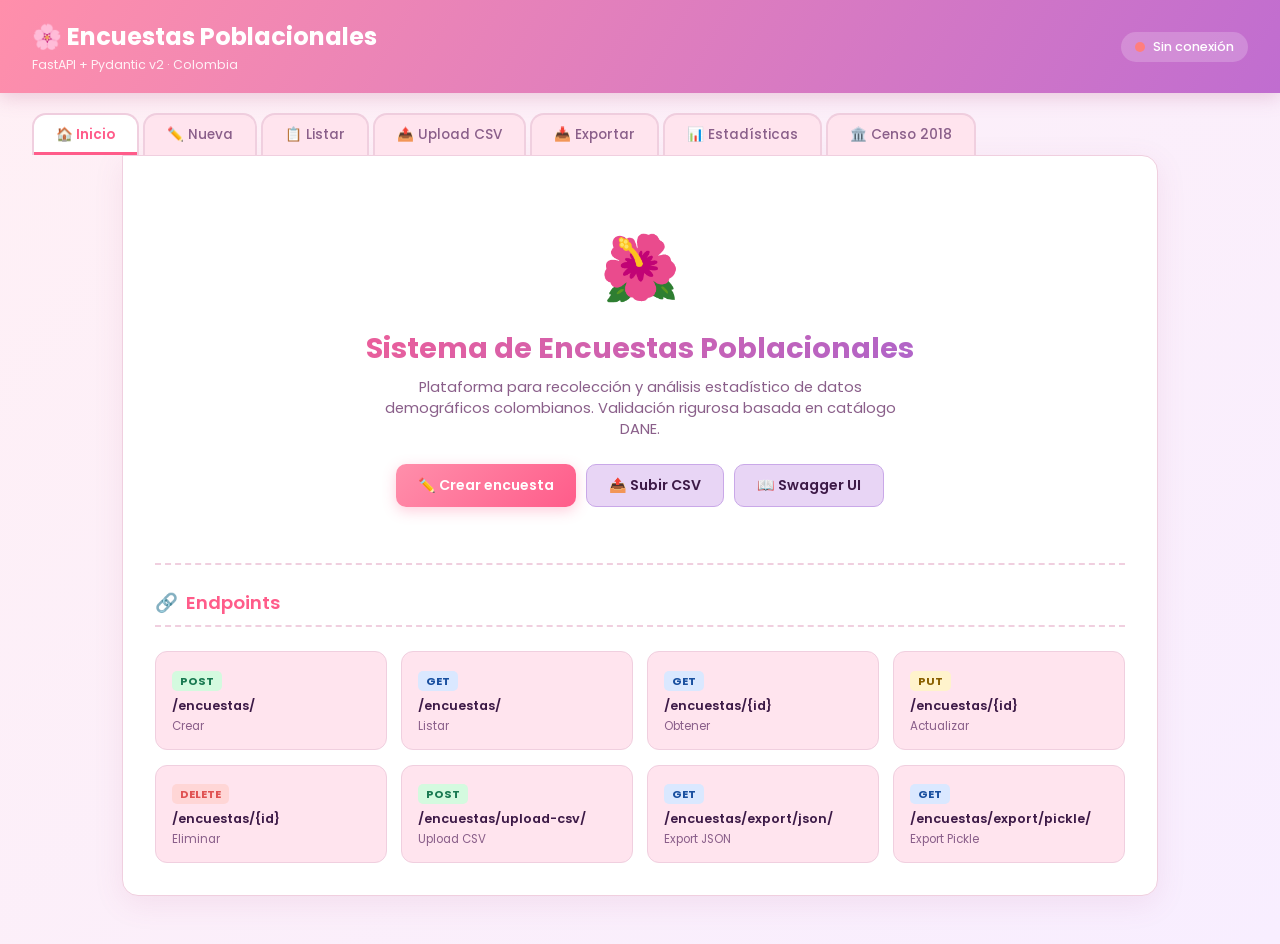
==== commit 94a15f92: "Upload all new files and changes" ====
--- a/frontend/index.html
+++ b/frontend/index.html
@@ -1,366 +1,1115 @@
 <!DOCTYPE html>
 <html lang="es">
+
 <head>
   <meta charset="UTF-8" />
   <meta name="viewport" content="width=device-width, initial-scale=1.0" />
   <title>API de Encuestas Poblacionales</title>
-  <link href="https://fonts.googleapis.com/css2?family=Poppins:wght@300;400;500;600;700&display=swap" rel="stylesheet" />
+  <link href="https://fonts.googleapis.com/css2?family=Poppins:wght@300;400;500;600;700&display=swap"
+    rel="stylesheet" />
   <style>
     :root {
-      --bg: #FFF0F5; --bg2: #F8EEFF; --card: #FFFFFF;
-      --rosa-palido: #FFE4EE; --rosa-suave: #FFB6C1; --rosa-medio: #FF8FAB; --rosa-vivo: #FF5C8A;
-      --lila: #E8D5F5; --lila-suave: #C9A8E8;
-      --menta: #D4F5E9; --menta-vivo: #4CAF84;
-      --texto: #3D1A47; --texto-2: #8A5F8A; --borde: #F0CFDF;
+      --bg: #FFF0F5;
+      --bg2: #F8EEFF;
+      --card: #FFFFFF;
+      --rosa-palido: #FFE4EE;
+      --rosa-suave: #FFB6C1;
+      --rosa-medio: #FF8FAB;
+      --rosa-vivo: #FF5C8A;
+      --lila: #E8D5F5;
+      --lila-suave: #C9A8E8;
+      --menta: #D4F5E9;
+      --menta-vivo: #4CAF84;
+      --texto: #3D1A47;
+      --texto-2: #8A5F8A;
+      --borde: #F0CFDF;
       --sombra: rgba(180, 80, 130, 0.10);
     }
-    *, *::before, *::after { box-sizing: border-box; margin: 0; padding: 0; }
-    body { font-family: 'Poppins', sans-serif; background: linear-gradient(135deg, var(--bg) 0%, var(--bg2) 100%); min-height: 100vh; color: var(--texto); }
-    header { background: linear-gradient(120deg, #FF8FAB 0%, #C06DD0 100%); color: #fff; padding: 1.2rem 2rem; display: flex; align-items: center; justify-content: space-between; box-shadow: 0 4px 18px rgba(180,80,130,0.25); position: sticky; top: 0; z-index: 100; }
-    header h1 { font-size: 1.5rem; font-weight: 700; }
-    header p { font-size: 0.78rem; opacity: 0.88; margin-top: 2px; }
-    .status-badge { display: flex; align-items: center; gap: 8px; background: rgba(255,255,255,0.2); border-radius: 50px; padding: 6px 14px; font-size: 0.8rem; font-weight: 500; cursor: pointer; }
-    .dot { width: 10px; height: 10px; border-radius: 50%; background: #aaa; }
-    .dot.online { background: #7EFF9A; box-shadow: 0 0 8px #7EFF9A; }
-    .dot.offline { background: #FF7E7E; }
-    .tabs { display: flex; gap: 4px; padding: 1.2rem 2rem 0; overflow-x: auto; }
-    .tab-btn { padding: 10px 22px; border: 2px solid var(--borde); border-bottom: none; border-radius: 14px 14px 0 0; background: var(--rosa-palido); color: var(--texto-2); font-family: 'Poppins', sans-serif; font-size: 0.85rem; font-weight: 500; cursor: pointer; transition: all .2s; }
-    .tab-btn:hover { background: var(--lila); color: var(--texto); }
-    .tab-btn.active { background: var(--card); color: var(--rosa-vivo); font-weight: 600; border-color: var(--borde); box-shadow: 0 -3px 0 var(--rosa-vivo) inset; }
-    .panel { display: none; }
-    .panel.active { display: block; }
-    .main-content { max-width: 1100px; margin: 0 auto; padding: 0 2rem 3rem; }
-    .panel-card { background: var(--card); border: 1px solid var(--borde); border-radius: 0 16px 16px 16px; padding: 2rem; box-shadow: 0 8px 30px var(--sombra); }
-    .section-title { font-size: 1.15rem; font-weight: 600; color: var(--rosa-vivo); margin-bottom: 1.2rem; padding-bottom: 0.6rem; border-bottom: 2px dashed var(--borde); display: flex; align-items: center; gap: 8px; }
-    .form-grid { display: grid; grid-template-columns: repeat(auto-fill, minmax(220px, 1fr)); gap: 1rem; margin-bottom: 1.2rem; }
-    .form-group { display: flex; flex-direction: column; gap: 5px; }
-    .form-group.full { grid-column: 1 / -1; }
-    label { font-size: 0.78rem; font-weight: 600; color: var(--texto-2); text-transform: uppercase; letter-spacing: 0.5px; }
-    input, select, textarea { padding: 10px 14px; border: 1.5px solid var(--borde); border-radius: 10px; font-family: 'Poppins', sans-serif; font-size: 0.88rem; color: var(--texto); background: var(--bg); transition: border-color .2s, box-shadow .2s; }
-    input:focus, select:focus, textarea:focus { border-color: var(--rosa-medio); box-shadow: 0 0 0 3px rgba(255,143,171,0.2); background: #fff; }
-    textarea { resize: vertical; min-height: 70px; }
-    .btn { padding: 10px 22px; border: none; border-radius: 10px; font-family: 'Poppins', sans-serif; font-size: 0.88rem; font-weight: 600; cursor: pointer; transition: all .2s; display: inline-flex; align-items: center; gap: 7px; }
-    .btn-primary { background: linear-gradient(135deg, var(--rosa-medio) 0%, var(--rosa-vivo) 100%); color: #fff; box-shadow: 0 4px 14px rgba(255,92,138,0.3); }
-    .btn-primary:hover { transform: translateY(-2px); box-shadow: 0 6px 20px rgba(255,92,138,0.4); }
-    .btn-secondary { background: var(--lila); color: var(--texto); border: 1.5px solid var(--lila-suave); }
-    .btn-success { background: linear-gradient(135deg, #5EC98A 0%, #38a16a 100%); color: #fff; }
-    .btn-danger { background: var(--rosa-suave); color: var(--rosa-vivo); border: 1.5px solid #FFAFAF; }
-    .btn-sm { padding: 6px 14px; font-size: 0.78rem; }
-    .btn-actions { display: flex; gap: 10px; flex-wrap: wrap; margin-top: 1.2rem; }
-    .respuestas-container { display: flex; flex-direction: column; gap: 14px; }
-    .respuesta-card { background: var(--rosa-palido); border: 1.5px solid var(--borde); border-radius: 12px; padding: 1rem 1.2rem; position: relative; }
-    .encuestas-list { display: flex; flex-direction: column; gap: 14px; }
-    .encuesta-item { background: var(--card); border: 1.5px solid var(--borde); border-radius: 14px; padding: 1.2rem 1.5rem; display: flex; align-items: center; gap: 1.2rem; box-shadow: 0 3px 12px var(--sombra); }
-    .encuesta-item:hover { transform: translateY(-2px); box-shadow: 0 6px 20px var(--sombra); }
-    .encuesta-avatar { width: 52px; height: 52px; border-radius: 50%; background: linear-gradient(135deg, var(--rosa-suave), var(--lila-suave)); display: flex; align-items: center; justify-content: center; font-size: 1.5rem; flex-shrink: 0; }
-    .encuesta-info { flex: 1; min-width: 0; }
-    .encuesta-info .nombre { font-weight: 600; font-size: 0.95rem; white-space: nowrap; overflow: hidden; text-overflow: ellipsis; }
-    .encuesta-info .meta { font-size: 0.78rem; color: var(--texto-2); margin-top: 3px; }
-    .chip { display: inline-flex; align-items: center; padding: 3px 10px; border-radius: 50px; font-size: 0.72rem; font-weight: 600; margin-right: 5px; }
-    .chip-rosa { background: var(--rosa-palido); color: var(--rosa-vivo); }
-    .chip-lila { background: var(--lila); color: #7B3FBF; }
-    .chip-menta { background: var(--menta); color: #1A7A52; }
-    .encuesta-actions { display: flex; gap: 8px; flex-shrink: 0; }
-    .json-viewer { background: #1E0830; color: #FFADCE; border-radius: 12px; padding: 1.2rem; font-family: 'Courier New', monospace; font-size: 0.8rem; max-height: 320px; overflow-y: auto; white-space: pre-wrap; word-break: break-all; margin-top: 1rem; display: none; }
-    .json-viewer.show { display: block; }
-    .stats-kpi-grid { display: grid; grid-template-columns: repeat(auto-fill, minmax(170px, 1fr)); gap: 1rem; margin-bottom: 1.8rem; }
-    .kpi-card { background: linear-gradient(135deg, var(--rosa-palido), var(--lila)); border: 1.5px solid var(--borde); border-radius: 16px; padding: 1.3rem; text-align: center; box-shadow: 0 4px 14px var(--sombra); }
-    .kpi-value { font-size: 2.2rem; font-weight: 700; color: var(--rosa-vivo); line-height: 1; }
-    .kpi-label { font-size: 0.75rem; color: var(--texto-2); margin-top: 6px; font-weight: 500; }
-    .alert { padding: 12px 18px; border-radius: 10px; font-size: 0.85rem; margin-top: 1rem; display: none; }
-    .alert.show { display: block; }
-    .alert-error { background: #FFD6D6; color: #E05252; border: 1px solid #FFAFAF; }
-    .alert-success { background: var(--menta); color: #1A7A52; border: 1px solid #A8E6C6; }
-    .alert-info { background: var(--lila); color: #6B3FA0; border: 1px solid var(--lila-suave); }
-    #toast-container { position: fixed; bottom: 28px; right: 28px; z-index: 9999; display: flex; flex-direction: column; gap: 10px; }
-    .toast { padding: 13px 20px; border-radius: 12px; font-size: 0.85rem; font-weight: 500; color: #fff; min-width: 260px; box-shadow: 0 6px 20px rgba(0,0,0,0.18); animation: slideInToast .3s ease; display: flex; align-items: center; gap: 10px; }
-    .toast.success { background: linear-gradient(135deg, #5EC98A, #38a16a); }
-    .toast.error { background: linear-gradient(135deg, #FF7E7E, #E05252); }
-    .toast.info { background: linear-gradient(135deg, #C9A8E8, #9B67D9); }
-    @keyframes slideInToast { from { opacity: 0; transform: translateX(60px); } to { opacity: 1; transform: translateX(0); } }
-    .divider { border: none; border-top: 2px dashed var(--borde); margin: 1.5rem 0; }
-    .upload-area { border: 3px dashed var(--borde); border-radius: 16px; padding: 3rem 2rem; text-align: center; background: var(--rosa-palido); cursor: pointer; transition: all .3s; }
-    .upload-area:hover { border-color: var(--rosa-vivo); background: var(--rosa-suave); }
-    .upload-area.dragover { border-color: var(--menta-vivo); background: var(--menta); }
-    .upload-icon { font-size: 3rem; margin-bottom: 1rem; }
-    .welcome-hero { text-align: center; padding: 2rem 1rem; }
-    .welcome-hero .hero-emoji { font-size: 4rem; }
-    .welcome-hero h2 { font-size: 1.8rem; font-weight: 700; margin: 0.8rem 0 0.4rem; background: linear-gradient(135deg, var(--rosa-vivo), #9B67D9); -webkit-background-clip: text; -webkit-text-fill-color: transparent; }
-    .welcome-hero p { color: var(--texto-2); font-size: 0.92rem; max-width: 520px; margin: 0 auto 1.5rem; }
-    .endpoint-chip { background: var(--rosa-palido); border: 1.5px solid var(--borde); border-radius: 12px; padding: 0.9rem 1rem; text-align: left; }
-    .endpoint-chip .method { font-size: 0.7rem; font-weight: 700; padding: 2px 8px; border-radius: 5px; margin-right: 6px; }
-    .method.POST { background: #D4FADF; color: #1A7A52; }
-    .method.GET { background: #DAE8FF; color: #1A50A0; }
-    .method.PUT { background: #FFF3CC; color: #8A6000; }
-    .method.DELETE { background: #FFD6D6; color: #E05252; }
-    .endpoint-chip .path { font-size: 0.8rem; font-weight: 600; color: var(--texto); display: block; margin-top: 5px; }
-    .endpoint-chip .desc { font-size: 0.73rem; color: var(--texto-2); margin-top: 3px; }
-    .endpoints-grid { display: grid; grid-template-columns: repeat(auto-fill, minmax(210px, 1fr)); gap: 0.9rem; margin-top: 1.5rem; }
-    .export-card { background: linear-gradient(135deg, var(--menta), var(--lila)); border: 1.5px solid var(--borde); border-radius: 16px; padding: 1.5rem; text-align: center; margin-bottom: 1rem; }
-    .export-card h3 { color: var(--texto); margin-bottom: 0.5rem; }
-    .export-card p { color: var(--texto-2); font-size: 0.85rem; margin-bottom: 1rem; }
-    .bar-row { display: flex; align-items: center; gap: 10px; margin-bottom: 10px; }
-    .bar-label { font-size: 0.78rem; min-width: 120px; color: var(--texto); white-space: nowrap; overflow: hidden; text-overflow: ellipsis; }
-    .bar-track { flex: 1; background: var(--rosa-palido); border-radius: 50px; height: 20px; position: relative; overflow: hidden; }
-    .bar-fill { height: 100%; background: linear-gradient(90deg, var(--rosa-suave), var(--rosa-vivo)); border-radius: 50px; min-width: 4px; }
-    .bar-fill.lila { background: linear-gradient(90deg, var(--lila), var(--lila-suave)); }
-    .bar-fill.menta { background: linear-gradient(90deg, var(--menta), var(--menta-vivo)); }
-    .bar-value { position: absolute; right: 8px; top: 50%; transform: translateY(-50%); font-size: 0.72rem; font-weight: 700; color: var(--texto); }
-    @media (max-width: 640px) { header { flex-direction: column; gap: 0.8rem; text-align: center; } .tabs { padding: 0.8rem 1rem 0; } .main-content { padding: 0 1rem 2rem; } .panel-card { padding: 1.2rem; } }
+
+    *,
+    *::before,
+    *::after {
+      box-sizing: border-box;
+      margin: 0;
+      padding: 0;
+    }
+
+    body {
+      font-family: 'Poppins', sans-serif;
+      background: linear-gradient(135deg, var(--bg) 0%, var(--bg2) 100%);
+      min-height: 100vh;
+      color: var(--texto);
+    }
+
+    header {
+      background: linear-gradient(120deg, #FF8FAB 0%, #C06DD0 100%);
+      color: #fff;
+      padding: 1.2rem 2rem;
+      display: flex;
+      align-items: center;
+      justify-content: space-between;
+      box-shadow: 0 4px 18px rgba(180, 80, 130, 0.25);
+      position: sticky;
+      top: 0;
+      z-index: 100;
+    }
+
+    header h1 {
+      font-size: 1.5rem;
+      font-weight: 700;
+    }
+
+    header p {
+      font-size: 0.78rem;
+      opacity: 0.88;
+      margin-top: 2px;
+    }
+
+    .status-badge {
+      display: flex;
+      align-items: center;
+      gap: 8px;
+      background: rgba(255, 255, 255, 0.2);
+      border-radius: 50px;
+      padding: 6px 14px;
+      font-size: 0.8rem;
+      font-weight: 500;
+      cursor: pointer;
+    }
+
+    .dot {
+      width: 10px;
+      height: 10px;
+      border-radius: 50%;
+      background: #aaa;
+    }
+
+    .dot.online {
+      background: #7EFF9A;
+      box-shadow: 0 0 8px #7EFF9A;
+    }
+
+    .dot.offline {
+      background: #FF7E7E;
+    }
+
+    .tabs {
+      display: flex;
+      gap: 4px;
+      padding: 1.2rem 2rem 0;
+      overflow-x: auto;
+    }
+
+    .tab-btn {
+      padding: 10px 22px;
+      border: 2px solid var(--borde);
+      border-bottom: none;
+      border-radius: 14px 14px 0 0;
+      background: var(--rosa-palido);
+      color: var(--texto-2);
+      font-family: 'Poppins', sans-serif;
+      font-size: 0.85rem;
+      font-weight: 500;
+      cursor: pointer;
+      transition: all .2s;
+    }
+
+    .tab-btn:hover {
+      background: var(--lila);
+      color: var(--texto);
+    }
+
+    .tab-btn.active {
+      background: var(--card);
+      color: var(--rosa-vivo);
+      font-weight: 600;
+      border-color: var(--borde);
+      box-shadow: 0 -3px 0 var(--rosa-vivo) inset;
+    }
+
+    .panel {
+      display: none;
+    }
+
+    .panel.active {
+      display: block;
+    }
+
+    .main-content {
+      max-width: 1100px;
+      margin: 0 auto;
+      padding: 0 2rem 3rem;
+    }
+
+    .panel-card {
+      background: var(--card);
+      border: 1px solid var(--borde);
+      border-radius: 0 16px 16px 16px;
+      padding: 2rem;
+      box-shadow: 0 8px 30px var(--sombra);
+    }
+
+    .section-title {
+      font-size: 1.15rem;
+      font-weight: 600;
+      color: var(--rosa-vivo);
+      margin-bottom: 1.2rem;
+      padding-bottom: 0.6rem;
+      border-bottom: 2px dashed var(--borde);
+      display: flex;
+      align-items: center;
+      gap: 8px;
+    }
+
+    .form-grid {
+      display: grid;
+      grid-template-columns: repeat(auto-fill, minmax(220px, 1fr));
+      gap: 1rem;
+      margin-bottom: 1.2rem;
+    }
+
+    .form-group {
+      display: flex;
+      flex-direction: column;
+      gap: 5px;
+    }
+
+    .form-group.full {
+      grid-column: 1 / -1;
+    }
+
+    label {
+      font-size: 0.78rem;
+      font-weight: 600;
+      color: var(--texto-2);
+      text-transform: uppercase;
+      letter-spacing: 0.5px;
+    }
+
+    input,
+    select,
+    textarea {
+      padding: 10px 14px;
+      border: 1.5px solid var(--borde);
+      border-radius: 10px;
+      font-family: 'Poppins', sans-serif;
+      font-size: 0.88rem;
+      color: var(--texto);
+      background: var(--bg);
+      transition: border-color .2s, box-shadow .2s;
+    }
+
+    input:focus,
+    select:focus,
+    textarea:focus {
+      border-color: var(--rosa-medio);
+      box-shadow: 0 0 0 3px rgba(255, 143, 171, 0.2);
+      background: #fff;
+    }
+
+    textarea {
+      resize: vertical;
+      min-height: 70px;
+    }
+
+    .btn {
+      padding: 10px 22px;
+      border: none;
+      border-radius: 10px;
+      font-family: 'Poppins', sans-serif;
+      font-size: 0.88rem;
+      font-weight: 600;
+      cursor: pointer;
+      transition: all .2s;
+      display: inline-flex;
+      align-items: center;
+      gap: 7px;
+    }
+
+    .btn-primary {
+      background: linear-gradient(135deg, var(--rosa-medio) 0%, var(--rosa-vivo) 100%);
+      color: #fff;
+      box-shadow: 0 4px 14px rgba(255, 92, 138, 0.3);
+    }
+
+    .btn-primary:hover {
+      transform: translateY(-2px);
+      box-shadow: 0 6px 20px rgba(255, 92, 138, 0.4);
+    }
+
+    .btn-secondary {
+      background: var(--lila);
+      color: var(--texto);
+      border: 1.5px solid var(--lila-suave);
+    }
+
+    .btn-success {
+      background: linear-gradient(135deg, #5EC98A 0%, #38a16a 100%);
+      color: #fff;
+    }
+
+    .btn-danger {
+      background: var(--rosa-suave);
+      color: var(--rosa-vivo);
+      border: 1.5px solid #FFAFAF;
+    }
+
+    .btn-sm {
+      padding: 6px 14px;
+      font-size: 0.78rem;
+    }
+
+    .btn-actions {
+      display: flex;
+      gap: 10px;
+      flex-wrap: wrap;
+      margin-top: 1.2rem;
+    }
+
+    .respuestas-container {
+      display: flex;
+      flex-direction: column;
+      gap: 14px;
+    }
+
+    .respuesta-card {
+      background: var(--rosa-palido);
+      border: 1.5px solid var(--borde);
+      border-radius: 12px;
+      padding: 1rem 1.2rem;
+      position: relative;
+    }
+
+    .encuestas-list {
+      display: flex;
+      flex-direction: column;
+      gap: 14px;
+    }
+
+    .encuesta-item {
+      background: var(--card);
+      border: 1.5px solid var(--borde);
+      border-radius: 14px;
+      padding: 1.2rem 1.5rem;
+      display: flex;
+      align-items: center;
+      gap: 1.2rem;
+      box-shadow: 0 3px 12px var(--sombra);
+    }
+
+    .encuesta-item:hover {
+      transform: translateY(-2px);
+      box-shadow: 0 6px 20px var(--sombra);
+    }
+
+    .encuesta-avatar {
+      width: 52px;
+      height: 52px;
+      border-radius: 50%;
+      background: linear-gradient(135deg, var(--rosa-suave), var(--lila-suave));
+      display: flex;
+      align-items: center;
+      justify-content: center;
+      font-size: 1.5rem;
+      flex-shrink: 0;
+    }
+
+    .encuesta-info {
+      flex: 1;
+      min-width: 0;
+    }
+
+    .encuesta-info .nombre {
+      font-weight: 600;
+      font-size: 0.95rem;
+      white-space: nowrap;
+      overflow: hidden;
+      text-overflow: ellipsis;
+    }
+
+    .encuesta-info .meta {
+      font-size: 0.78rem;
+      color: var(--texto-2);
+      margin-top: 3px;
+    }
+
+    .chip {
+      display: inline-flex;
+      align-items: center;
+      padding: 3px 10px;
+      border-radius: 50px;
+      font-size: 0.72rem;
+      font-weight: 600;
+      margin-right: 5px;
+    }
+
+    .chip-rosa {
+      background: var(--rosa-palido);
+      color: var(--rosa-vivo);
+    }
+
+    .chip-lila {
+      background: var(--lila);
+      color: #7B3FBF;
+    }
+
+    .chip-menta {
+      background: var(--menta);
+      color: #1A7A52;
+    }
+
+    .encuesta-actions {
+      display: flex;
+      gap: 8px;
+      flex-shrink: 0;
+    }
+
+    .json-viewer {
+      background: #1E0830;
+      color: #FFADCE;
+      border-radius: 12px;
+      padding: 1.2rem;
+      font-family: 'Courier New', monospace;
+      font-size: 0.8rem;
+      max-height: 320px;
+      overflow-y: auto;
+      white-space: pre-wrap;
+      word-break: break-all;
+      margin-top: 1rem;
+      display: none;
+    }
+
+    .json-viewer.show {
+      display: block;
+    }
+
+    .stats-kpi-grid {
+      display: grid;
+      grid-template-columns: repeat(auto-fill, minmax(170px, 1fr));
+      gap: 1rem;
+      margin-bottom: 1.8rem;
+    }
+
+    .kpi-card {
+      background: linear-gradient(135deg, var(--rosa-palido), var(--lila));
+      border: 1.5px solid var(--borde);
+      border-radius: 16px;
+      padding: 1.3rem;
+      text-align: center;
+      box-shadow: 0 4px 14px var(--sombra);
+    }
+
+    .kpi-value {
+      font-size: 2.2rem;
+      font-weight: 700;
+      color: var(--rosa-vivo);
+      line-height: 1;
+    }
+
+    .kpi-label {
+      font-size: 0.75rem;
+      color: var(--texto-2);
+      margin-top: 6px;
+      font-weight: 500;
+    }
+
+    .alert {
+      padding: 12px 18px;
+      border-radius: 10px;
+      font-size: 0.85rem;
+      margin-top: 1rem;
+      display: none;
+    }
+
+    .alert.show {
+      display: block;
+    }
+
+    .alert-error {
+      background: #FFD6D6;
+      color: #E05252;
+      border: 1px solid #FFAFAF;
+    }
+
+    .alert-success {
+      background: var(--menta);
+      color: #1A7A52;
+      border: 1px solid #A8E6C6;
+    }
+
+    .alert-info {
+      background: var(--lila);
+      color: #6B3FA0;
+      border: 1px solid var(--lila-suave);
+    }
+
+    #toast-container {
+      position: fixed;
+      bottom: 28px;
+      right: 28px;
+      z-index: 9999;
+      display: flex;
+      flex-direction: column;
+      gap: 10px;
+    }
+
+    .toast {
+      padding: 13px 20px;
+      border-radius: 12px;
+      font-size: 0.85rem;
+      font-weight: 500;
+      color: #fff;
+      min-width: 260px;
+      box-shadow: 0 6px 20px rgba(0, 0, 0, 0.18);
+      animation: slideInToast .3s ease;
+      display: flex;
+      align-items: center;
+      gap: 10px;
+    }
+
+    .toast.success {
+      background: linear-gradient(135deg, #5EC98A, #38a16a);
+    }
+
+    .toast.error {
+      background: linear-gradient(135deg, #FF7E7E, #E05252);
+    }
+
+    .toast.info {
+      background: linear-gradient(135deg, #C9A8E8, #9B67D9);
+    }
+
+    @keyframes slideInToast {
+      from {
+        opacity: 0;
+        transform: translateX(60px);
+      }
+
+      to {
+        opacity: 1;
+        transform: translateX(0);
+      }
+    }
+
+    .divider {
+      border: none;
+      border-top: 2px dashed var(--borde);
+      margin: 1.5rem 0;
+    }
+
+    .upload-area {
+      border: 3px dashed var(--borde);
+      border-radius: 16px;
+      padding: 3rem 2rem;
+      text-align: center;
+      background: var(--rosa-palido);
+      cursor: pointer;
+      transition: all .3s;
+    }
+
+    .upload-area:hover {
+      border-color: var(--rosa-vivo);
+      background: var(--rosa-suave);
+    }
+
+    .upload-area.dragover {
+      border-color: var(--menta-vivo);
+      background: var(--menta);
+    }
+
+    .upload-icon {
+      font-size: 3rem;
+      margin-bottom: 1rem;
+    }
+
+    .welcome-hero {
+      text-align: center;
+      padding: 2rem 1rem;
+    }
+
+    .welcome-hero .hero-emoji {
+      font-size: 4rem;
+    }
+
+    .welcome-hero h2 {
+      font-size: 1.8rem;
+      font-weight: 700;
+      margin: 0.8rem 0 0.4rem;
+      background: linear-gradient(135deg, var(--rosa-vivo), #9B67D9);
+      -webkit-background-clip: text;
+      -webkit-text-fill-color: transparent;
+    }
+
+    .welcome-hero p {
+      color: var(--texto-2);
+      font-size: 0.92rem;
+      max-width: 520px;
+      margin: 0 auto 1.5rem;
+    }
+
+    .endpoint-chip {
+      background: var(--rosa-palido);
+      border: 1.5px solid var(--borde);
+      border-radius: 12px;
+      padding: 0.9rem 1rem;
+      text-align: left;
+    }
+
+    .endpoint-chip .method {
+      font-size: 0.7rem;
+      font-weight: 700;
+      padding: 2px 8px;
+      border-radius: 5px;
+      margin-right: 6px;
+    }
+
+    .method.POST {
+      background: #D4FADF;
+      color: #1A7A52;
+    }
+
+    .method.GET {
+      background: #DAE8FF;
+      color: #1A50A0;
+    }
+
+    .method.PUT {
+      background: #FFF3CC;
+      color: #8A6000;
+    }
+
+    .method.DELETE {
+      background: #FFD6D6;
+      color: #E05252;
+    }
+
+    .endpoint-chip .path {
+      font-size: 0.8rem;
+      font-weight: 600;
+      color: var(--texto);
+      display: block;
+      margin-top: 5px;
+    }
+
+    .endpoint-chip .desc {
+      font-size: 0.73rem;
+      color: var(--texto-2);
+      margin-top: 3px;
+    }
+
+    .endpoints-grid {
+      display: grid;
+      grid-template-columns: repeat(auto-fill, minmax(210px, 1fr));
+      gap: 0.9rem;
+      margin-top: 1.5rem;
+    }
+
+    .export-card {
+      background: linear-gradient(135deg, var(--menta), var(--lila));
+      border: 1.5px solid var(--borde);
+      border-radius: 16px;
+      padding: 1.5rem;
+      text-align: center;
+      margin-bottom: 1rem;
+    }
+
+    .export-card h3 {
+      color: var(--texto);
+      margin-bottom: 0.5rem;
+    }
+
+    .export-card p {
+      color: var(--texto-2);
+      font-size: 0.85rem;
+      margin-bottom: 1rem;
+    }
+
+    .bar-row {
+      display: flex;
+      align-items: center;
+      gap: 10px;
+      margin-bottom: 10px;
+    }
+
+    .bar-label {
+      font-size: 0.78rem;
+      min-width: 120px;
+      color: var(--texto);
+      white-space: nowrap;
+      overflow: hidden;
+      text-overflow: ellipsis;
+    }
+
+    .bar-track {
+      flex: 1;
+      background: var(--rosa-palido);
+      border-radius: 50px;
+      height: 20px;
+      position: relative;
+      overflow: hidden;
+    }
+
+    .bar-fill {
+      height: 100%;
+      background: linear-gradient(90deg, var(--rosa-suave), var(--rosa-vivo));
+      border-radius: 50px;
+      min-width: 4px;
+    }
+
+    .bar-fill.lila {
+      background: linear-gradient(90deg, var(--lila), var(--lila-suave));
+    }
+
+    .bar-fill.menta {
+      background: linear-gradient(90deg, var(--menta), var(--menta-vivo));
+    }
+
+    .bar-value {
+      position: absolute;
+      right: 8px;
+      top: 50%;
+      transform: translateY(-50%);
+      font-size: 0.72rem;
+      font-weight: 700;
+      color: var(--texto);
+    }
+
+    @media (max-width: 640px) {
+      header {
+        flex-direction: column;
+        gap: 0.8rem;
+        text-align: center;
+      }
+
+      .tabs {
+        padding: 0.8rem 1rem 0;
+      }
+
+      .main-content {
+        padding: 0 1rem 2rem;
+      }
+
+      .panel-card {
+        padding: 1.2rem;
+      }
+    }
   </style>
 </head>
+
 <body>
 
-<header>
-  <div>
-    <h1>🌸 Encuestas Poblacionales</h1>
-    <p>FastAPI + Pydantic v2 · Colombia</p>
+  <header>
+    <div>
+      <h1>🌸 Encuestas Poblacionales</h1>
+      <p>FastAPI + Pydantic v2 · Colombia</p>
+    </div>
+    <div class="status-badge" onclick="checkHealth()">
+      <div class="dot" id="status-dot"></div>
+      <span id="status-text">Verificando...</span>
+    </div>
+  </header>
+
+  <div class="tabs">
+    <button class="tab-btn active" onclick="showTab('inicio')">🏠 Inicio</button>
+    <button class="tab-btn" onclick="showTab('crear')">✏️ Nueva</button>
+    <button class="tab-btn" onclick="showTab('listar')">📋 Listar</button>
+    <button class="tab-btn" onclick="showTab('upload')">📤 Upload CSV</button>
+    <button class="tab-btn" onclick="showTab('export')">📥 Exportar</button>
+    <button class="tab-btn" onclick="showTab('estadisticas')">📊 Estadísticas</button>
+    <button class="tab-btn" onclick="showTab('censo')">🏛️ Censo 2018</button>
   </div>
-  <div class="status-badge" onclick="checkHealth()">
-    <div class="dot" id="status-dot"></div>
-    <span id="status-text">Verificando...</span>
-  </div>
-</header>
-
-<div class="tabs">
-  <button class="tab-btn active" onclick="showTab('inicio')">🏠 Inicio</button>
-  <button class="tab-btn" onclick="showTab('crear')">✏️ Nueva</button>
-  <button class="tab-btn" onclick="showTab('listar')">📋 Listar</button>
-  <button class="tab-btn" onclick="showTab('upload')">📤 Upload CSV</button>
-  <button class="tab-btn" onclick="showTab('export')">📥 Exportar</button>
-  <button class="tab-btn" onclick="showTab('estadisticas')">📊 Estadísticas</button>
-</div>
-
-<div class="main-content">
-
-  <!-- INICIO -->
-  <div id="panel-inicio" class="panel active">
-    <div class="panel-card">
-      <div class="welcome-hero">
-        <div class="hero-emoji">🌺</div>
-        <h2>Sistema de Encuestas Poblacionales</h2>
-        <p>Plataforma para recolección y análisis estadístico de datos demográficos colombianos. Validación rigurosa basada en catálogo DANE.</p>
-        <div style="display:flex;gap:10px;justify-content:center;flex-wrap:wrap;">
-          <button class="btn btn-primary" onclick="showTab('crear')">✏️ Crear encuesta</button>
-          <button class="btn btn-secondary" onclick="showTab('upload')">📤 Subir CSV</button>
-          <a href="/docs" target="_blank" class="btn btn-secondary" style="text-decoration:none;">📖 Swagger UI</a>
+
+  <div class="main-content">
+
+    <!-- INICIO -->
+    <div id="panel-inicio" class="panel active">
+      <div class="panel-card">
+        <div class="welcome-hero">
+          <div class="hero-emoji">🌺</div>
+          <h2>Sistema de Encuestas Poblacionales</h2>
+          <p>Plataforma para recolección y análisis estadístico de datos demográficos colombianos. Validación rigurosa
+            basada en catálogo DANE.</p>
+          <div style="display:flex;gap:10px;justify-content:center;flex-wrap:wrap;">
+            <button class="btn btn-primary" onclick="showTab('crear')">✏️ Crear encuesta</button>
+            <button class="btn btn-secondary" onclick="showTab('upload')">📤 Subir CSV</button>
+            <a href="/docs" target="_blank" class="btn btn-secondary" style="text-decoration:none;">📖 Swagger UI</a>
+          </div>
+        </div>
+        <hr class="divider" />
+        <div class="section-title"><span class="icon">🔗</span> Endpoints</div>
+        <div class="endpoints-grid">
+          <div class="endpoint-chip"><span class="method POST">POST</span><span class="path">/encuestas/</span>
+            <div class="desc">Crear</div>
+          </div>
+          <div class="endpoint-chip"><span class="method GET">GET</span><span class="path">/encuestas/</span>
+            <div class="desc">Listar</div>
+          </div>
+          <div class="endpoint-chip"><span class="method GET">GET</span><span class="path">/encuestas/{id}</span>
+            <div class="desc">Obtener</div>
+          </div>
+          <div class="endpoint-chip"><span class="method PUT">PUT</span><span class="path">/encuestas/{id}</span>
+            <div class="desc">Actualizar</div>
+          </div>
+          <div class="endpoint-chip"><span class="method DELETE">DELETE</span><span class="path">/encuestas/{id}</span>
+            <div class="desc">Eliminar</div>
+          </div>
+          <div class="endpoint-chip"><span class="method POST">POST</span><span
+              class="path">/encuestas/upload-csv/</span>
+            <div class="desc">Upload CSV</div>
+          </div>
+          <div class="endpoint-chip"><span class="method GET">GET</span><span
+              class="path">/encuestas/export/json/</span>
+            <div class="desc">Export JSON</div>
+          </div>
+          <div class="endpoint-chip"><span class="method GET">GET</span><span
+              class="path">/encuestas/export/pickle/</span>
+            <div class="desc">Export Pickle</div>
+          </div>
+        </div>
+        <div id="health-result" class="json-viewer"></div>
+      </div>
+    </div>
+
+    <!-- CREAR -->
+    <div id="panel-crear" class="panel">
+      <div class="panel-card">
+        <div class="section-title"><span class="icon">👤</span> Datos del Encuestado</div>
+        <div class="form-grid">
+          <div class="form-group"><label>Nombre completo</label><input type="text" id="enc-nombre"
+              placeholder="María García" /></div>
+          <div class="form-group"><label>Edad (0-120)</label><input type="number" id="enc-edad" min="0" max="120"
+              placeholder="34" /></div>
+          <div class="form-group"><label>Género</label><select id="enc-genero">
+              <option value="">Seleccionar…</option>
+              <option value="masculino">Masculino</option>
+              <option value="femenino">Femenino</option>
+              <option value="no_binario">No binario</option>
+              <option value="prefiero_no_decir">Prefiero no decir</option>
+            </select></div>
+          <div class="form-group"><label>Estrato (1-6)</label><select id="enc-estrato">
+              <option value="">Seleccionar…</option>
+              <option value="1">1 — Bajo-bajo</option>
+              <option value="2">2 — Bajo</option>
+              <option value="3">3 — Medio-bajo</option>
+              <option value="4">4 — Medio</option>
+              <option value="5">5 — Medio-alto</option>
+              <option value="6">6 — Alto</option>
+            </select></div>
+          <div class="form-group"><label>Departamento</label><select id="enc-departamento">
+              <option value="">Seleccionar…</option>
+              <option>Amazonas</option>
+              <option>Antioquia</option>
+              <option>Arauca</option>
+              <option>Atlántico</option>
+              <option>Bolívar</option>
+              <option>Boyacá</option>
+              <option>Caldas</option>
+              <option>Caquetá</option>
+              <option>Casanare</option>
+              <option>Cauca</option>
+              <option>Cesar</option>
+              <option>Chocó</option>
+              <option>Córdoba</option>
+              <option>Cundinamarca</option>
+              <option>Guainía</option>
+              <option>Guaviare</option>
+              <option>Huila</option>
+              <option>La Guajira</option>
+              <option>Magdalena</option>
+              <option>Meta</option>
+              <option>Nariño</option>
+              <option>Norte de Santander</option>
+              <option>Putumayo</option>
+              <option>Quindío</option>
+              <option>Risaralda</option>
+              <option>San Andrés y Providencia</option>
+              <option>Santander</option>
+              <option>Sucre</option>
+              <option>Tolima</option>
+              <option>Valle del Cauca</option>
+              <option>Vaupés</option>
+              <option>Vichada</option>
+              <option>Bogotá D.C.</option>
+            </select></div>
+          <div class="form-group"><label>Municipio</label><input type="text" id="enc-municipio"
+              placeholder="Medellín" /></div>
+          <div class="form-group"><label>Nivel educativo</label><select id="enc-nivel">
+              <option value="">Seleccionar…</option>
+              <option value="ninguno">Ninguno</option>
+              <option value="primaria">Primaria</option>
+              <option value="secundaria">Secundaria</option>
+              <option value="tecnico">Técnico</option>
+              <option value="universitario">Universitario</option>
+              <option value="posgrado">Posgrado</option>
+            </select></div>
+          <div class="form-group"><label>Ocupación</label><input type="text" id="enc-ocupacion" placeholder="Docente" />
+          </div>
+        </div>
+        <hr class="divider" />
+        <div class="section-title"><span class="icon">📝</span> Respuestas</div>
+        <div id="respuestas-container" class="respuestas-container"></div>
+        <div id="no-preguntas-msg" style="text-align:center;padding:2rem;color:var(--texto-2);">
+          <div style="font-size:3rem;margin-bottom:0.5rem;">📝</div>
+          <p>No hay preguntas agregadas</p>
+          <p style="font-size:0.85rem;margin-top:0.5rem;">Haz clic en "+ Agregar pregunta" para comenzar</p>
+        </div>
+        <button class="btn btn-secondary" style="margin-top:10px;" onclick="addRespuesta()">+ Agregar pregunta</button>
+        <hr class="divider" />
+        <div class="form-group full"><label>Observaciones</label><textarea id="enc-observaciones"
+            placeholder="Notas sobre el levantamiento…"></textarea></div>
+        <div class="btn-actions">
+          <button class="btn btn-primary" onclick="crearEncuesta()">🚀 Enviar</button>
+          <button class="btn btn-secondary" onclick="resetFormCrear()">🔄 Limpiar</button>
+        </div>
+        <div id="crear-alert" class="alert"></div>
+        <div id="crear-json" class="json-viewer"></div>
+      </div>
+    </div>
+
+    <!-- LISTAR -->
+    <div id="panel-listar" class="panel">
+      <div class="panel-card">
+        <div style="display:flex;justify-content:space-between;align-items:center;margin-bottom:1.5rem;">
+          <div class="section-title" style="margin:0;"><span class="icon">📋</span> Encuestas</div>
+          <div style="display:flex;gap:10px;">
+            <button class="btn btn-secondary btn-sm" onclick="cargarDatosEjemplo()">📦 Cargar Ejemplo</button>
+            <button class="btn btn-danger btn-sm" onclick="borrarHistorial()">🗑️ Borrar Todo</button>
+            <button class="btn btn-secondary" onclick="loadEncuestas()">🔄 Actualizar</button>
+          </div>
+        </div>
+        <div id="encuestas-list" class="encuestas-list"></div>
+        <div id="listar-json" class="json-viewer"></div>
+      </div>
+    </div>
+
+    <!-- UPLOAD -->
+    <div id="panel-upload" class="panel">
+      <div class="panel-card">
+        <div class="section-title"><span class="icon">📤</span> Upload CSV</div>
+        <p style="color:var(--texto-2);margin-bottom:1.5rem;">Sube un archivo CSV exportado desde Google Forms. El
+          sistema detecta automáticamente las columnas.</p>
+
+        <div class="upload-area" id="upload-area" onclick="document.getElementById('file-input').click()">
+          <div class="upload-icon">📁</div>
+          <h3>Arrastra tu archivo CSV aquí o haz clic para seleccionar</h3>
+          <p style="color:var(--texto-2);margin-top:0.5rem;">Formato: .csv</p>
+          <input type="file" id="file-input" accept=".csv" style="display:none;" onchange="handleFileSelect(event)" />
+        </div>
+
+        <div style="margin-top:1rem;text-align:center;">
+          <button class="btn btn-secondary btn-sm" onclick="document.getElementById('file-input-debug').click()">🔍
+            Debug: Ver columnas detectadas</button>
+          <input type="file" id="file-input-debug" accept=".csv" style="display:none;"
+            onchange="handleFileDebug(event)" />
+        </div>
+
+        <div id="upload-progress" style="margin-top:1.5rem;display:none;">
+          <div style="background:var(--rosa-palido);border-radius:10px;padding:1rem;">
+            <div style="display:flex;align-items:center;gap:10px;margin-bottom:0.5rem;">
+              <div class="spinner"></div>
+              <span id="upload-text">Procesando archivo...</span>
+            </div>
+          </div>
+        </div>
+
+        <div id="upload-alert" class="alert"></div>
+        <div id="upload-json" class="json-viewer"></div>
+        <div id="debug-json" class="json-viewer"></div>
+
+        <hr class="divider" />
+        <div class="section-title"><span class="icon">ℹ️</span> Columnas esperadas</div>
+        <div style="background:var(--rosa-palido);padding:1rem;border-radius:10px;font-size:0.85rem;">
+          <p style="margin-bottom:0.5rem;"><strong>Demográficas (requeridas):</strong></p>
+          <code>nombre, edad, genero, estrato, departamento, municipio</code>
+          <p style="margin-top:1rem;margin-bottom:0.5rem;"><strong>Demográficas (opcionales):</strong></p>
+          <code>nivel_educativo, ocupacion</code>
+          <p style="margin-top:1rem;margin-bottom:0.5rem;"><strong>Respuestas:</strong></p>
+          <p>Cualquier otra columna será tratada como pregunta. Valores 1-5 → Likert, 0-100 → Porcentaje, "si/no" →
+            Sí/No.</p>
         </div>
       </div>
-      <hr class="divider"/>
-      <div class="section-title"><span class="icon">🔗</span> Endpoints</div>
-      <div class="endpoints-grid">
-        <div class="endpoint-chip"><span class="method POST">POST</span><span class="path">/encuestas/</span><div class="desc">Crear</div></div>
-        <div class="endpoint-chip"><span class="method GET">GET</span><span class="path">/encuestas/</span><div class="desc">Listar</div></div>
-        <div class="endpoint-chip"><span class="method GET">GET</span><span class="path">/encuestas/{id}</span><div class="desc">Obtener</div></div>
-        <div class="endpoint-chip"><span class="method PUT">PUT</span><span class="path">/encuestas/{id}</span><div class="desc">Actualizar</div></div>
-        <div class="endpoint-chip"><span class="method DELETE">DELETE</span><span class="path">/encuestas/{id}</span><div class="desc">Eliminar</div></div>
-        <div class="endpoint-chip"><span class="method POST">POST</span><span class="path">/encuestas/upload-csv/</span><div class="desc">Upload CSV</div></div>
-        <div class="endpoint-chip"><span class="method GET">GET</span><span class="path">/encuestas/export/json/</span><div class="desc">Export JSON</div></div>
-        <div class="endpoint-chip"><span class="method GET">GET</span><span class="path">/encuestas/export/pickle/</span><div class="desc">Export Pickle</div></div>
+    </div>
+
+    <!-- EXPORT -->
+    <div id="panel-export" class="panel">
+      <div class="panel-card">
+        <div class="section-title"><span class="icon">📥</span> Exportar Resultados</div>
+        <p style="color:var(--texto-2);margin-bottom:1.5rem;">Descarga todas las encuestas en formato JSON o Pickle.</p>
+
+        <div class="export-card">
+          <h3>📄 Exportar a JSON</h3>
+          <p>Formato universal, legible por humanos, interoperable con cualquier lenguaje.</p>
+          <button class="btn btn-primary" onclick="exportJSON()">⬇️ Descargar JSON</button>
+        </div>
+
+        <div class="export-card">
+          <h3>🥒 Exportar a Pickle</h3>
+          <p>Formato binario de Python, más rápido pero solo compatible con Python.</p>
+          <button class="btn btn-secondary" onclick="exportPickle()">⬇️ Descargar Pickle</button>
+        </div>
+
+        <div id="export-alert" class="alert"></div>
       </div>
-      <div id="health-result" class="json-viewer"></div>
     </div>
-  </div>
-
-  <!-- CREAR -->
-  <div id="panel-crear" class="panel">
-    <div class="panel-card">
-      <div class="section-title"><span class="icon">👤</span> Datos del Encuestado</div>
-      <div class="form-grid">
-        <div class="form-group"><label>Nombre completo</label><input type="text" id="enc-nombre" placeholder="María García" /></div>
-        <div class="form-group"><label>Edad (0-120)</label><input type="number" id="enc-edad" min="0" max="120" placeholder="34" /></div>
-        <div class="form-group"><label>Género</label><select id="enc-genero"><option value="">Seleccionar…</option><option value="masculino">Masculino</option><option value="femenino">Femenino</option><option value="no_binario">No binario</option><option value="prefiero_no_decir">Prefiero no decir</option></select></div>
-        <div class="form-group"><label>Estrato (1-6)</label><select id="enc-estrato"><option value="">Seleccionar…</option><option value="1">1 — Bajo-bajo</option><option value="2">2 — Bajo</option><option value="3">3 — Medio-bajo</option><option value="4">4 — Medio</option><option value="5">5 — Medio-alto</option><option value="6">6 — Alto</option></select></div>
-        <div class="form-group"><label>Departamento</label><select id="enc-departamento"><option value="">Seleccionar…</option><option>Amazonas</option><option>Antioquia</option><option>Arauca</option><option>Atlántico</option><option>Bolívar</option><option>Boyacá</option><option>Caldas</option><option>Caquetá</option><option>Casanare</option><option>Cauca</option><option>Cesar</option><option>Chocó</option><option>Córdoba</option><option>Cundinamarca</option><option>Guainía</option><option>Guaviare</option><option>Huila</option><option>La Guajira</option><option>Magdalena</option><option>Meta</option><option>Nariño</option><option>Norte de Santander</option><option>Putumayo</option><option>Quindío</option><option>Risaralda</option><option>San Andrés y Providencia</option><option>Santander</option><option>Sucre</option><option>Tolima</option><option>Valle del Cauca</option><option>Vaupés</option><option>Vichada</option><option>Bogotá D.C.</option></select></div>
-        <div class="form-group"><label>Municipio</label><input type="text" id="enc-municipio" placeholder="Medellín" /></div>
-        <div class="form-group"><label>Nivel educativo</label><select id="enc-nivel"><option value="">Seleccionar…</option><option value="ninguno">Ninguno</option><option value="primaria">Primaria</option><option value="secundaria">Secundaria</option><option value="tecnico">Técnico</option><option value="universitario">Universitario</option><option value="posgrado">Posgrado</option></select></div>
-        <div class="form-group"><label>Ocupación</label><input type="text" id="enc-ocupacion" placeholder="Docente" /></div>
+
+    <!-- ESTADISTICAS -->
+    <div id="panel-estadisticas" class="panel">
+      <div class="panel-card">
+        <div style="display:flex;justify-content:space-between;align-items:center;margin-bottom:1.5rem;">
+          <div class="section-title" style="margin:0;"><span class="icon">📊</span> Estadísticas</div>
+          <button class="btn btn-secondary" onclick="loadEstadisticas()">🔄 Actualizar</button>
+        </div>
+        <div id="stats-kpi" class="stats-kpi-grid"></div>
+
+        <div class="section-title"><span class="icon">📈</span> Distribuciones</div>
+        <div id="stats-charts"></div>
+        <div id="stats-json" class="json-viewer"></div>
       </div>
-      <hr class="divider"/>
-      <div class="section-title"><span class="icon">📝</span> Respuestas</div>
-      <div id="respuestas-container" class="respuestas-container"></div>
-      <div id="no-preguntas-msg" style="text-align:center;padding:2rem;color:var(--texto-2);">
-        <div style="font-size:3rem;margin-bottom:0.5rem;">📝</div>
-        <p>No hay preguntas agregadas</p>
-        <p style="font-size:0.85rem;margin-top:0.5rem;">Haz clic en "+ Agregar pregunta" para comenzar</p>
-      </div>
-      <button class="btn btn-secondary" style="margin-top:10px;" onclick="addRespuesta()">+ Agregar pregunta</button>
-      <hr class="divider"/>
-      <div class="form-group full"><label>Observaciones</label><textarea id="enc-observaciones" placeholder="Notas sobre el levantamiento…"></textarea></div>
-      <div class="btn-actions">
-        <button class="btn btn-primary" onclick="crearEncuesta()">🚀 Enviar</button>
-        <button class="btn btn-secondary" onclick="resetFormCrear()">🔄 Limpiar</button>
-      </div>
-      <div id="crear-alert" class="alert"></div>
-      <div id="crear-json" class="json-viewer"></div>
     </div>
-  </div>
-
-  <!-- LISTAR -->
-  <div id="panel-listar" class="panel">
-    <div class="panel-card">
-      <div style="display:flex;justify-content:space-between;align-items:center;margin-bottom:1.5rem;">
-        <div class="section-title" style="margin:0;"><span class="icon">📋</span> Encuestas</div>
-        <div style="display:flex;gap:10px;">
-          <button class="btn btn-secondary btn-sm" onclick="cargarDatosEjemplo()">📦 Cargar Ejemplo</button>
-          <button class="btn btn-danger btn-sm" onclick="borrarHistorial()">🗑️ Borrar Todo</button>
-          <button class="btn btn-secondary" onclick="loadEncuestas()">🔄 Actualizar</button>
+
+    <!-- CENSO 2018 -->
+    <div id="panel-censo" class="panel">
+      <div class="panel-card">
+        <div class="welcome-hero">
+          <div class="hero-emoji">🏛️</div>
+          <h2>Censo 2018 - Colombia</h2>
+          <p>Carga y análisis de bases de datos del DANE. Procesamiento batch para millones de registros.</p>
+        </div>
+
+        <hr class="divider" />
+
+        <div class="section-title"><span class="icon">📤</span> Carga de Archivo</div>
+        <div class="upload-area" id="censo-upload-area" onclick="document.getElementById('censo-file-input').click()">
+          <div class="upload-icon">📁</div>
+          <h3>Arrastra tu archivo CSV del Censo 2018 o haz clic para seleccionar</h3>
+          <p style="color:var(--texto-2);margin-top:0.5rem;">Formato: CSV (tablas individuales del DANE)</p>
+          <input type="file" id="censo-file-input" accept=".csv" style="display:none;"
+            onchange="handleCensoFile(event)" />
+        </div>
+
+        <div id="censo-upload-progress" style="margin-top:1.5rem;display:none;">
+          <div style="background:var(--rosa-palido);border-radius:10px;padding:1rem;">
+            <div style="display:flex;align-items:center;gap:10px;">
+              <div class="spinner"></div>
+              <span id="censo-upload-text">Cargando archivo. Esto puede tomar varios minutos...</span>
+            </div>
+            <div style="background:var(--borde);border-radius:5px;height:8px;margin-top:10px;overflow:hidden;">
+              <div id="censo-progress-bar"
+                style="background:linear-gradient(90deg, var(--rosa-medio), var(--rosa-vivo));height:100%;width:0%;transition:width 0.3s;">
+              </div>
+            </div>
+          </div>
+        </div>
+
+        <div id="censo-upload-alert" class="alert"></div>
+        <div id="censo-upload-json" class="json-viewer"></div>
+
+        <hr class="divider" />
+
+        <div class="section-title"><span class="icon">📊</span> Estadísticas del Censo</div>
+        <div style="display:flex;gap:10px;margin-bottom:1.5rem;flex-wrap:wrap;">
+          <button class="btn btn-primary" onclick="loadCensoEstadisticas()">🔄 Cargar Estadísticas</button>
+          <button class="btn btn-secondary" onclick="loadIndiceMasculinidad()">👨 Índice Masculinidad</button>
+          <button class="btn btn-secondary" onclick="loadIndiceDependencia()">👶 Índice Dependencia</button>
+          <button class="btn btn-danger" onclick="borrarDatosCenso()" style="margin-left:auto;">🗑️ Borrar
+            Datos</button>
+        </div>
+
+        <div id="censo-stats-kpi" class="stats-kpi-grid"></div>
+        <div id="censo-grupos-edad" style="margin-top:1.5rem;"></div>
+        <div id="censo-rangos-edad" style="margin-top:2rem;"></div>
+        <div id="censo-indices-result" style="margin-top:1rem;"></div>
+        <div id="censo-stats-json" class="json-viewer"></div>
+
+        <hr class="divider" />
+
+        <div class="section-title"><span class="icon">ℹ️</span> Variables del Censo 2018</div>
+        <div style="background:var(--rosa-palido);padding:1rem;border-radius:10px;font-size:0.85rem;">
+          <p style="margin-bottom:0.5rem;"><strong>Demográficas:</strong></p>
+          <code>P_SEXO (Sexo), P_EDADR (Edad)</code>
+          <p style="margin-top:1rem;margin-bottom:0.5rem;"><strong>Geográficas:</strong></p>
+          <code>U_DPTO (Departamento), U_MPIO (Municipio)</code>
+          <p style="margin-top:1rem;margin-bottom:0.5rem;"><strong>Étnicas:</strong></p>
+          <code>PA1_GRP_ETNIC (Grupo étnico)</code>
+          <p style="margin-top:1rem;margin-bottom:0.5rem;"><strong>Educativas:</strong></p>
+          <code>P_ALFABETA (Alfabetismo), PA_ASISTENCIA (Asistencia), P_NIVEL_ANOSR (Años educación)</code>
+          <p style="margin-top:1rem;margin-bottom:0.5rem;"><strong>Laborales:</strong></p>
+          <code>P_TRABAJO (Situación laboral), P_EST_CIVIL (Estado civil)</code>
+          <p style="margin-top:1rem;margin-bottom:0.5rem;"><strong>Salud:</strong></p>
+          <code>P_ENFERMO (Enfermedad crónica)</code>
         </div>
       </div>
-      <div id="encuestas-list" class="encuestas-list"></div>
-      <div id="listar-json" class="json-viewer"></div>
     </div>
+
   </div>
 
-  <!-- UPLOAD -->
-  <div id="panel-upload" class="panel">
-    <div class="panel-card">
-      <div class="section-title"><span class="icon">📤</span> Upload CSV</div>
-      <p style="color:var(--texto-2);margin-bottom:1.5rem;">Sube un archivo CSV exportado desde Google Forms. El sistema detecta automáticamente las columnas.</p>
-
-      <div class="upload-area" id="upload-area" onclick="document.getElementById('file-input').click()">
-        <div class="upload-icon">📁</div>
-        <h3>Arrastra tu archivo CSV aquí o haz clic para seleccionar</h3>
-        <p style="color:var(--texto-2);margin-top:0.5rem;">Formato: .csv</p>
-        <input type="file" id="file-input" accept=".csv" style="display:none;" onchange="handleFileSelect(event)" />
-      </div>
-
-      <div style="margin-top:1rem;text-align:center;">
-        <button class="btn btn-secondary btn-sm" onclick="document.getElementById('file-input-debug').click()">🔍 Debug: Ver columnas detectadas</button>
-        <input type="file" id="file-input-debug" accept=".csv" style="display:none;" onchange="handleFileDebug(event)" />
-      </div>
-
-      <div id="upload-progress" style="margin-top:1.5rem;display:none;">
-        <div style="background:var(--rosa-palido);border-radius:10px;padding:1rem;">
-          <div style="display:flex;align-items:center;gap:10px;margin-bottom:0.5rem;">
-            <div class="spinner"></div>
-            <span id="upload-text">Procesando archivo...</span>
-          </div>
-        </div>
-      </div>
-
-      <div id="upload-alert" class="alert"></div>
-      <div id="upload-json" class="json-viewer"></div>
-      <div id="debug-json" class="json-viewer"></div>
-
-      <hr class="divider"/>
-      <div class="section-title"><span class="icon">ℹ️</span> Columnas esperadas</div>
-      <div style="background:var(--rosa-palido);padding:1rem;border-radius:10px;font-size:0.85rem;">
-        <p style="margin-bottom:0.5rem;"><strong>Demográficas (requeridas):</strong></p>
-        <code>nombre, edad, genero, estrato, departamento, municipio</code>
-        <p style="margin-top:1rem;margin-bottom:0.5rem;"><strong>Demográficas (opcionales):</strong></p>
-        <code>nivel_educativo, ocupacion</code>
-        <p style="margin-top:1rem;margin-bottom:0.5rem;"><strong>Respuestas:</strong></p>
-        <p>Cualquier otra columna será tratada como pregunta. Valores 1-5 → Likert, 0-100 → Porcentaje, "si/no" → Sí/No.</p>
-      </div>
-    </div>
-  </div>
-
-  <!-- EXPORT -->
-  <div id="panel-export" class="panel">
-    <div class="panel-card">
-      <div class="section-title"><span class="icon">📥</span> Exportar Resultados</div>
-      <p style="color:var(--texto-2);margin-bottom:1.5rem;">Descarga todas las encuestas en formato JSON o Pickle.</p>
-      
-      <div class="export-card">
-        <h3>📄 Exportar a JSON</h3>
-        <p>Formato universal, legible por humanos, interoperable con cualquier lenguaje.</p>
-        <button class="btn btn-primary" onclick="exportJSON()">⬇️ Descargar JSON</button>
-      </div>
-
-      <div class="export-card">
-        <h3>🥒 Exportar a Pickle</h3>
-        <p>Formato binario de Python, más rápido pero solo compatible con Python.</p>
-        <button class="btn btn-secondary" onclick="exportPickle()">⬇️ Descargar Pickle</button>
-      </div>
-
-      <div id="export-alert" class="alert"></div>
-    </div>
-  </div>
-
-  <!-- ESTADISTICAS -->
-  <div id="panel-estadisticas" class="panel">
-    <div class="panel-card">
-      <div style="display:flex;justify-content:space-between;align-items:center;margin-bottom:1.5rem;">
-        <div class="section-title" style="margin:0;"><span class="icon">📊</span> Estadísticas</div>
-        <button class="btn btn-secondary" onclick="loadEstadisticas()">🔄 Actualizar</button>
-      </div>
-      <div id="stats-kpi" class="stats-kpi-grid"></div>
-      
-      <div class="section-title"><span class="icon">📈</span> Distribuciones</div>
-      <div id="stats-charts"></div>
-      <div id="stats-json" class="json-viewer"></div>
-    </div>
-  </div>
-
-</div>
-
-<div id="toast-container"></div>
-
-<script>
-  const API = "http://localhost:8000";
-
-  function showTab(tabId) {
-    document.querySelectorAll('.panel').forEach(p => p.classList.remove('active'));
-    document.querySelectorAll('.tab-btn').forEach(b => b.classList.remove('active'));
-    document.getElementById('panel-' + tabId).classList.add('active');
-    event.target.classList.add('active');
-    if (tabId === 'listar') loadEncuestas();
-    if (tabId === 'estadisticas') loadEstadisticas();
-  }
-
-  async function checkHealth() {
-    try {
-      const resp = await fetch(`${API}/`);
-      const data = await resp.json();
-      document.getElementById('status-dot').className = 'dot online';
-      document.getElementById('status-text').textContent = 'En línea';
-      return data;
-    } catch {
-      document.getElementById('status-dot').className = 'dot offline';
-      document.getElementById('status-text').textContent = 'Sin conexión';
-      return null;
-    }
-  }
-
-  function showToast(mensaje, tipo) {
-    const toast = document.createElement('div');
-    toast.className = `toast ${tipo}`;
-    toast.textContent = mensaje;
-    document.getElementById('toast-container').appendChild(toast);
-    setTimeout(() => toast.remove(), 4000);
-  }
-
-  function showAlert(containerId, mensaje, tipo) {
-    const alert = document.getElementById(containerId);
-    alert.className = `alert ${tipo} show`;
-    alert.textContent = mensaje;
-    setTimeout(() => alert.classList.remove('show'), 5000);
-  }
-
-  function showJSON(elementId, data) {
-    const el = document.getElementById(elementId);
-    el.textContent = JSON.stringify(data, null, 2);
-    el.classList.add('show');
-  }
-
-  /* CREAR ENCUESTA */
-  function updateNoPreguntasMsg() {
-    const container = document.getElementById('respuestas-container');
-    const msg = document.getElementById('no-preguntas-msg');
-    if (container.children.length === 0) {
-      msg.style.display = 'block';
-    } else {
-      msg.style.display = 'none';
-    }
-  }
-
-  function addRespuesta() {
-    const container = document.getElementById('respuestas-container');
-    const idx = container.children.length + 1;
-    const div = document.createElement('div');
-    div.className = 'respuesta-card';
-    div.innerHTML = `
+  <div id="toast-container"></div>
+
+  <script>
+    const API = "http://localhost:8000";
+
+    function showTab(tabId) {
+      document.querySelectorAll('.panel').forEach(p => p.classList.remove('active'));
+      document.querySelectorAll('.tab-btn').forEach(b => b.classList.remove('active'));
+      document.getElementById('panel-' + tabId).classList.add('active');
+      event.target.classList.add('active');
+      if (tabId === 'listar') loadEncuestas();
+      if (tabId === 'estadisticas') loadEstadisticas();
+      if (tabId === 'censo') loadCensoEstadisticas(true);  // true = solo mostrar estado, no cargar si está vacío
+    }
+
+    async function checkHealth() {
+      try {
+        const resp = await fetch(`${API}/`);
+        const data = await resp.json();
+        document.getElementById('status-dot').className = 'dot online';
+        document.getElementById('status-text').textContent = 'En línea';
+        return data;
+      } catch {
+        document.getElementById('status-dot').className = 'dot offline';
+        document.getElementById('status-text').textContent = 'Sin conexión';
+        return null;
+      }
+    }
+
+    function showToast(mensaje, tipo) {
+      const toast = document.createElement('div');
+      toast.className = `toast ${tipo}`;
+      toast.textContent = mensaje;
+      document.getElementById('toast-container').appendChild(toast);
+      setTimeout(() => toast.remove(), 4000);
+    }
+
+    function showAlert(containerId, mensaje, tipo) {
+      const alert = document.getElementById(containerId);
+      alert.className = `alert ${tipo} show`;
+      alert.textContent = mensaje;
+      setTimeout(() => alert.classList.remove('show'), 5000);
+    }
+
+    function showJSON(elementId, data) {
+      const el = document.getElementById(elementId);
+      el.textContent = JSON.stringify(data, null, 2);
+      el.classList.add('show');
+    }
+
+    /* CREAR ENCUESTA */
+    function updateNoPreguntasMsg() {
+      const container = document.getElementById('respuestas-container');
+      const msg = document.getElementById('no-preguntas-msg');
+      if (container.children.length === 0) {
+        msg.style.display = 'block';
+      } else {
+        msg.style.display = 'none';
+      }
+    }
+
+    function addRespuesta() {
+      const container = document.getElementById('respuestas-container');
+      const idx = container.children.length + 1;
+      const div = document.createElement('div');
+      div.className = 'respuesta-card';
+      div.innerHTML = `
       <div class="resp-header">
         <span class="resp-num">Pregunta ${idx}</span>
         <button class="btn btn-danger btn-sm" onclick="removeRespuesta(this)" style="padding:4px 10px;font-size:0.7rem;">🗑️ Eliminar</button>
@@ -371,261 +1120,284 @@
         <div class="form-group"><label>Valor</label><input type="text" class="resp-valor" placeholder="Seleccione un tipo primero" disabled /></div>
       </div>
     `;
-    container.appendChild(div);
-    updateNoPreguntasMsg();
-  }
-
-  function removeRespuesta(btn) {
-    const card = btn.closest('.respuesta-card');
-    card.remove();
-    // Renumerar preguntas
-    document.querySelectorAll('.respuesta-card').forEach((c, i) => {
-      c.querySelector('.resp-num').textContent = `Pregunta ${i + 1}`;
-    });
-    updateNoPreguntasMsg();
-  }
-
-  function updateValorInput(select) {
-    const input = select.parentElement.nextElementSibling.querySelector('input');
-    const tipo = select.value;
-
-    if (!tipo) {
-      input.disabled = true;
-      input.placeholder = 'Seleccione un tipo primero';
-      input.value = '';
-      return;
-    }
-
-    input.disabled = false;
-    if (tipo === 'likert') {
-      input.type = 'number';
-      input.min = 1;
-      input.max = 5;
-      input.placeholder = '1-5';
-    }
-    else if (tipo === 'porcentaje') {
-      input.type = 'number';
-      input.min = 0;
-      input.max = 100;
-      input.placeholder = '0-100';
-    }
-    else if (tipo === 'si_no') {
-      input.type = 'text';
-      input.placeholder = 'si o no';
-    }
-    else {
-      input.type = 'text';
-      input.placeholder = 'Texto';
-    }
-  }
-
-  async function crearEncuesta() {
-    // Limpiar alertas previas
-    document.getElementById('crear-alert').classList.remove('show');
-    document.getElementById('crear-json').classList.remove('show');
-
-    const nombre = document.getElementById('enc-nombre').value.trim();
-    const edad = parseInt(document.getElementById('enc-edad').value);
-    const genero = document.getElementById('enc-genero').value;
-    const estrato = parseInt(document.getElementById('enc-estrato').value);
-    const departamento = document.getElementById('enc-departamento').value;
-    const municipio = document.getElementById('enc-municipio').value.trim();
-    const nivel = document.getElementById('enc-nivel').value;
-    const ocupacion = document.getElementById('enc-ocupacion').value.trim();
-    const observaciones = document.getElementById('enc-observaciones').value.trim();
-
-    // Validaciones básicas antes de enviar
-    const errores = [];
-    if (!nombre || nombre.length < 2) errores.push({campo: 'Nombre', mensaje: 'Debe tener al menos 2 caracteres'});
-    if (!edad || edad < 0 || edad > 120) errores.push({campo: 'Edad', mensaje: 'Debe estar entre 0 y 120 años'});
-    if (!genero) errores.push({campo: 'Género', mensaje: 'Debe seleccionar una opción'});
-    if (!estrato || estrato < 1 || estrato > 6) errores.push({campo: 'Estrato', mensaje: 'Debe estar entre 1 y 6'});
-    if (!departamento) errores.push({campo: 'Departamento', mensaje: 'Debe seleccionar uno'});
-    if (!municipio || municipio.length < 2) errores.push({campo: 'Municipio', mensaje: 'Debe tener al menos 2 caracteres'});
-    if (!nivel) errores.push({campo: 'Nivel educativo', mensaje: 'Debe seleccionar una opción'});
-
-    if (errores.length > 0) {
-      mostrarErroresAmigables(errores);
-      return;
-    }
-
-    const respuestas = [];
-    document.querySelectorAll('.respuesta-card').forEach((card, idx) => {
-      const enunciado = card.querySelector('.resp-enunciado').value.trim();
-      const tipo = card.querySelector('.resp-tipo').value;
-      let valor = card.querySelector('.resp-valor').value.trim();
-
-      // Validaciones de pregunta
-      if (!enunciado || enunciado.length < 5) {
-        errores.push({campo: `Pregunta ${idx + 1} - Enunciado`, mensaje: 'Debe tener al menos 5 caracteres'});
+      container.appendChild(div);
+      updateNoPreguntasMsg();
+    }
+
+    function removeRespuesta(btn) {
+      const card = btn.closest('.respuesta-card');
+      card.remove();
+      // Renumerar preguntas
+      document.querySelectorAll('.respuesta-card').forEach((c, i) => {
+        c.querySelector('.resp-num').textContent = `Pregunta ${i + 1}`;
+      });
+      updateNoPreguntasMsg();
+    }
+
+    function updateValorInput(select) {
+      const input = select.parentElement.nextElementSibling.querySelector('input');
+      const tipo = select.value;
+
+      if (!tipo) {
+        input.disabled = true;
+        input.placeholder = 'Seleccione un tipo primero';
+        input.value = '';
         return;
       }
-      if (!tipo) {
-        errores.push({campo: `Pregunta ${idx + 1} - Tipo`, mensaje: 'Debe seleccionar un tipo de pregunta'});
+
+      input.disabled = false;
+      if (tipo === 'likert') {
+        input.type = 'number';
+        input.min = 1;
+        input.max = 5;
+        input.placeholder = '1-5';
+      }
+      else if (tipo === 'porcentaje') {
+        input.type = 'number';
+        input.min = 0;
+        input.max = 100;
+        input.placeholder = '0-100';
+      }
+      else if (tipo === 'si_no') {
+        input.type = 'text';
+        input.placeholder = 'si o no';
+      }
+      else {
+        input.type = 'text';
+        input.placeholder = 'Texto';
+      }
+    }
+
+    async function crearEncuesta() {
+      // Limpiar alertas previas
+      document.getElementById('crear-alert').classList.remove('show');
+      document.getElementById('crear-json').classList.remove('show');
+
+      const nombre = document.getElementById('enc-nombre').value.trim();
+      const edad = parseInt(document.getElementById('enc-edad').value);
+      const genero = document.getElementById('enc-genero').value;
+      const estrato = parseInt(document.getElementById('enc-estrato').value);
+      const departamento = document.getElementById('enc-departamento').value;
+      const municipio = document.getElementById('enc-municipio').value.trim();
+      const nivel = document.getElementById('enc-nivel').value;
+      const ocupacion = document.getElementById('enc-ocupacion').value.trim();
+      const observaciones = document.getElementById('enc-observaciones').value.trim();
+
+      // Validaciones básicas antes de enviar
+      const errores = [];
+
+      // Validar nombre (no aceptar números puros)
+      if (!nombre || nombre.length < 2) {
+        errores.push({ campo: 'Nombre', mensaje: 'Debe tener al menos 2 caracteres' });
+      } else if (/^\d+$/.test(nombre)) {
+        errores.push({ campo: 'Nombre', mensaje: `No puede ser un número ('${nombre}'). Ingresá un nombre válido` });
+      }
+
+      if (!edad || edad < 0 || edad > 120) errores.push({ campo: 'Edad', mensaje: 'Debe estar entre 0 y 120 años' });
+      if (!genero) errores.push({ campo: 'Género', mensaje: 'Debe seleccionar una opción' });
+      if (!estrato || estrato < 1 || estrato > 6) errores.push({ campo: 'Estrato', mensaje: 'Debe estar entre 1 y 6' });
+      if (!departamento) errores.push({ campo: 'Departamento', mensaje: 'Debe seleccionar uno' });
+
+      // Validar municipio (no aceptar números puros)
+      if (!municipio || municipio.length < 2) {
+        errores.push({ campo: 'Municipio', mensaje: 'Debe tener al menos 2 caracteres' });
+      } else if (/^\d+$/.test(municipio)) {
+        errores.push({ campo: 'Municipio', mensaje: `No puede ser un número ('${municipio}'). Ingresá un municipio válido` });
+      }
+
+      if (!nivel) errores.push({ campo: 'Nivel educativo', mensaje: 'Debe seleccionar una opción' });
+
+      // Validar ocupación (no aceptar números puros si está presente)
+      if (ocupacion && ocupacion.length > 0) {
+        if (/^\d+$/.test(ocupacion)) {
+          errores.push({ campo: 'Ocupación', mensaje: `No puede ser un número ('${ocupacion}'). Ingresá una ocupación válida` });
+        }
+      }
+
+      if (errores.length > 0) {
+        mostrarErroresAmigables(errores);
         return;
       }
-      if (!valor) {
-        errores.push({campo: `Pregunta ${idx + 1} - Valor`, mensaje: 'Debe ingresar un valor'});
+
+      const respuestas = [];
+      document.querySelectorAll('.respuesta-card').forEach((card, idx) => {
+        const enunciado = card.querySelector('.resp-enunciado').value.trim();
+        const tipo = card.querySelector('.resp-tipo').value;
+        let valor = card.querySelector('.resp-valor').value.trim();
+
+        // Validaciones de pregunta
+        if (!enunciado || enunciado.length < 5) {
+          errores.push({ campo: `Pregunta ${idx + 1} - Enunciado`, mensaje: 'Debe tener al menos 5 caracteres' });
+          return;
+        }
+        if (!tipo) {
+          errores.push({ campo: `Pregunta ${idx + 1} - Tipo`, mensaje: 'Debe seleccionar un tipo de pregunta' });
+          return;
+        }
+        if (!valor) {
+          errores.push({ campo: `Pregunta ${idx + 1} - Valor`, mensaje: 'Debe ingresar un valor' });
+          return;
+        }
+
+        if (tipo === 'likert') {
+          const num = parseInt(valor);
+          if (isNaN(num) || num < 1 || num > 5) {
+            errores.push({ campo: `Pregunta ${idx + 1} - Valor`, mensaje: 'Debe ser un número entre 1 y 5' });
+            return;
+          }
+          valor = num;
+        }
+        else if (tipo === 'porcentaje') {
+          const num = parseFloat(valor);
+          if (isNaN(num) || num < 0 || num > 100) {
+            errores.push({ campo: `Pregunta ${idx + 1} - Valor`, mensaje: 'Debe ser un número entre 0 y 100' });
+            return;
+          }
+          valor = num;
+        }
+        else if (tipo === 'si_no') {
+          valor = valor.toLowerCase();
+          if (valor !== 'si' && valor !== 'no') {
+            errores.push({ campo: `Pregunta ${idx + 1} - Valor`, mensaje: 'Debe ser "si" o "no"' });
+            return;
+          }
+        }
+
+        respuestas.push({ pregunta_id: idx + 1, enunciado, tipo_pregunta: tipo, valor });
+      });
+
+      if (respuestas.length === 0 && errores.length === 0) {
+        // Las respuestas ahora son opcionales, no es un error
+        // Solo agrego una nota informativa
+        console.log('Encuesta sin preguntas - solo datos demográficos');
+      }
+
+      if (errores.length > 0) {
+        mostrarErroresAmigables(errores);
         return;
       }
 
-      if (tipo === 'likert') {
-        const num = parseInt(valor);
-        if (isNaN(num) || num < 1 || num > 5) {
-          errores.push({campo: `Pregunta ${idx + 1} - Valor`, mensaje: 'Debe ser un número entre 1 y 5'});
+      const payload = {
+        encuestado: { nombre, edad, genero, estrato, departamento, municipio, nivel_educativo: nivel, ocupacion: ocupacion || null },
+        respuestas,
+        observaciones_generales: observaciones || null,
+      };
+
+      try {
+        const resp = await fetch(`${API}/encuestas/`, { method: 'POST', headers: { 'Content-Type': 'application/json' }, body: JSON.stringify(payload) });
+        const data = await resp.json();
+        if (resp.ok) {
+          showAlert('crear-alert', `✅ Encuesta creada exitosamente. ID: ${data.id_encuesta.substring(0, 8)}...`, 'success');
+          showJSON('crear-json', data);
+          showToast('Encuesta creada', 'success');
+          resetFormCrear();
+        } else if (resp.status === 422) {
+          // Mostrar errores de validación de forma amigable
+          mostrarErroresAmigablesDesdeAPI(data);
+        } else {
+          showAlert('crear-alert', `❌ Error ${resp.status}: ${data.error || data.detail || 'Error desconocido'}`, 'error');
+          showToast(`Error ${resp.status}`, 'error');
+        }
+      } catch (err) {
+        showAlert('crear-alert', `❌ Error de conexión: ${err.message}. Verifique que la API esté corriendo en ${API}`, 'error');
+        showToast('Error de conexión', 'error');
+      }
+    }
+
+    function mostrarErroresAmigables(errores) {
+      const container = document.getElementById('crear-alert');
+      let html = '<strong>⚠️ Se encontraron los siguientes errores:</strong><ul style="margin-top:8px;padding-left:20px;">';
+      errores.forEach(e => {
+        html += `<li><strong>${e.campo}:</strong> ${e.mensaje}</li>`;
+      });
+      html += '</ul>';
+      container.innerHTML = html;
+      container.className = 'alert alert-error show';
+      showToast(`${errores.length} error(s) encontrado(s)`, 'error');
+    }
+
+    function mostrarErroresAmigablesDesdeAPI(data) {
+      const container = document.getElementById('crear-alert');
+      const detalles = data.detalle_errores || [];
+
+      if (detalles.length === 0) {
+        container.innerHTML = `<strong>❌ Error de validación</strong><p>${data.descripcion || 'Datos inválidos'}</p>`;
+        container.className = 'alert alert-error show';
+        return;
+      }
+
+      let html = '<strong>⚠️ Los siguientes campos tienen errores:</strong><ul style="margin-top:8px;padding-left:20px;">';
+
+      detalles.forEach(err => {
+        // Traducir el campo a algo más entendible
+        let campoAmigable = err.campo
+          .replace('body → encuestado → ', '')
+          .replace('body → respuestas → ', 'Pregunta ')
+          .replace(' → ', ' - ')
+          .replace(/(\d+)/, '#$1');
+
+        // Traducir mensajes comunes
+        let mensajeAmigable = err.mensaje;
+        if (err.tipo_error === 'string_too_short') {
+          const match = err.mensaje.match(/at least (\d+) characters/);
+          if (match) {
+            mensajeAmigable = `Debe tener al menos ${match[1]} caracteres`;
+          }
+        } else if (err.tipo_error === 'less_than_equal') {
+          const match = err.mensaje.match(/less than or equal to (\d+)/);
+          if (match) {
+            mensajeAmigable = `Debe ser menor o igual a ${match[1]}`;
+          }
+        } else if (err.tipo_error === 'greater_than_equal') {
+          const match = err.mensaje.match(/greater than or equal to (\d+)/);
+          if (match) {
+            mensajeAmigable = `Debe ser mayor o igual a ${match[1]}`;
+          }
+        } else if (err.tipo_error === 'literal_error') {
+          mensajeAmigable = 'Valor no permitido';
+        } else if (err.tipo_error === 'int_parsing') {
+          mensajeAmigable = 'Debe ser un número entero';
+        } else if (err.tipo_error === 'float_parsing') {
+          mensajeAmigable = 'Debe ser un número';
+        } else if (err.tipo_error === 'enum_violation') {
+          mensajeAmigable = 'Debe seleccionar una opción válida';
+        }
+
+        html += `<li><strong>${campoAmigable}:</strong> ${mensajeAmigable}</li>`;
+      });
+
+      html += '</ul>';
+      container.innerHTML = html;
+      container.className = 'alert alert-error show';
+      showToast(`${detalles.length} error(s) de validación`, 'error');
+    }
+
+    function resetFormCrear() {
+      document.getElementById('enc-nombre').value = '';
+      document.getElementById('enc-edad').value = '';
+      document.getElementById('enc-genero').value = '';
+      document.getElementById('enc-estrato').value = '';
+      document.getElementById('enc-departamento').value = '';
+      document.getElementById('enc-municipio').value = '';
+      document.getElementById('enc-nivel').value = '';
+      document.getElementById('enc-ocupacion').value = '';
+      document.getElementById('enc-observaciones').value = '';
+      document.getElementById('respuestas-container').innerHTML = '';
+      document.getElementById('crear-alert').classList.remove('show');
+      document.getElementById('crear-json').classList.remove('show');
+    }
+
+    /* LISTAR */
+    async function loadEncuestas() {
+      try {
+        const resp = await fetch(`${API}/encuestas/`);
+        const data = await resp.json();
+        const container = document.getElementById('encuestas-list');
+        if (!data || data.length === 0) {
+          container.innerHTML = '<div class="empty-state"><div class="emoji">📭</div><p>No hay encuestas registradas</p><p style="font-size:0.85rem;margin-top:0.5rem;">Crea una nueva o carga datos de ejemplo</p></div>';
           return;
         }
-        valor = num;
-      }
-      else if (tipo === 'porcentaje') {
-        const num = parseFloat(valor);
-        if (isNaN(num) || num < 0 || num > 100) {
-          errores.push({campo: `Pregunta ${idx + 1} - Valor`, mensaje: 'Debe ser un número entre 0 y 100'});
-          return;
-        }
-        valor = num;
-      }
-      else if (tipo === 'si_no') {
-        valor = valor.toLowerCase();
-        if (valor !== 'si' && valor !== 'no') {
-          errores.push({campo: `Pregunta ${idx + 1} - Valor`, mensaje: 'Debe ser "si" o "no"'});
-          return;
-        }
-      }
-
-      respuestas.push({ pregunta_id: idx + 1, enunciado, tipo_pregunta: tipo, valor });
-    });
-
-    if (respuestas.length === 0 && errores.length === 0) {
-      errores.push({campo: 'Respuestas', mensaje: 'Debe agregar al menos una pregunta'});
-    }
-
-    if (errores.length > 0) {
-      mostrarErroresAmigables(errores);
-      return;
-    }
-
-    const payload = {
-      encuestado: { nombre, edad, genero, estrato, departamento, municipio, nivel_educativo: nivel, ocupacion: ocupacion || null },
-      respuestas,
-      observaciones_generales: observaciones || null,
-    };
-
-    try {
-      const resp = await fetch(`${API}/encuestas/`, { method: 'POST', headers: { 'Content-Type': 'application/json' }, body: JSON.stringify(payload) });
-      const data = await resp.json();
-      if (resp.ok) {
-        showAlert('crear-alert', `✅ Encuesta creada exitosamente. ID: ${data.id_encuesta.substring(0, 8)}...`, 'success');
-        showJSON('crear-json', data);
-        showToast('Encuesta creada', 'success');
-        resetFormCrear();
-      } else if (resp.status === 422) {
-        // Mostrar errores de validación de forma amigable
-        mostrarErroresAmigablesDesdeAPI(data);
-      } else {
-        showAlert('crear-alert', `❌ Error ${resp.status}: ${data.error || data.detail || 'Error desconocido'}`, 'error');
-        showToast(`Error ${resp.status}`, 'error');
-      }
-    } catch (err) {
-      showAlert('crear-alert', `❌ Error de conexión: ${err.message}. Verifique que la API esté corriendo en ${API}`, 'error');
-      showToast('Error de conexión', 'error');
-    }
-  }
-
-  function mostrarErroresAmigables(errores) {
-    const container = document.getElementById('crear-alert');
-    let html = '<strong>⚠️ Se encontraron los siguientes errores:</strong><ul style="margin-top:8px;padding-left:20px;">';
-    errores.forEach(e => {
-      html += `<li><strong>${e.campo}:</strong> ${e.mensaje}</li>`;
-    });
-    html += '</ul>';
-    container.innerHTML = html;
-    container.className = 'alert alert-error show';
-    showToast(`${errores.length} error(s) encontrado(s)`, 'error');
-  }
-
-  function mostrarErroresAmigablesDesdeAPI(data) {
-    const container = document.getElementById('crear-alert');
-    const detalles = data.detalle_errores || [];
-
-    if (detalles.length === 0) {
-      container.innerHTML = `<strong>❌ Error de validación</strong><p>${data.descripcion || 'Datos inválidos'}</p>`;
-      container.className = 'alert alert-error show';
-      return;
-    }
-
-    let html = '<strong>⚠️ Los siguientes campos tienen errores:</strong><ul style="margin-top:8px;padding-left:20px;">';
-
-    detalles.forEach(err => {
-      // Traducir el campo a algo más entendible
-      let campoAmigable = err.campo
-        .replace('body → encuestado → ', '')
-        .replace('body → respuestas → ', 'Pregunta ')
-        .replace(' → ', ' - ')
-        .replace(/(\d+)/, '#$1');
-
-      // Traducir mensajes comunes
-      let mensajeAmigable = err.mensaje;
-      if (err.tipo_error === 'string_too_short') {
-        const match = err.mensaje.match(/at least (\d+) characters/);
-        if (match) {
-          mensajeAmigable = `Debe tener al menos ${match[1]} caracteres`;
-        }
-      } else if (err.tipo_error === 'less_than_equal') {
-        const match = err.mensaje.match(/less than or equal to (\d+)/);
-        if (match) {
-          mensajeAmigable = `Debe ser menor o igual a ${match[1]}`;
-        }
-      } else if (err.tipo_error === 'greater_than_equal') {
-        const match = err.mensaje.match(/greater than or equal to (\d+)/);
-        if (match) {
-          mensajeAmigable = `Debe ser mayor o igual a ${match[1]}`;
-        }
-      } else if (err.tipo_error === 'literal_error') {
-        mensajeAmigable = 'Valor no permitido';
-      } else if (err.tipo_error === 'int_parsing') {
-        mensajeAmigable = 'Debe ser un número entero';
-      } else if (err.tipo_error === 'float_parsing') {
-        mensajeAmigable = 'Debe ser un número';
-      } else if (err.tipo_error === 'enum_violation') {
-        mensajeAmigable = 'Debe seleccionar una opción válida';
-      }
-
-      html += `<li><strong>${campoAmigable}:</strong> ${mensajeAmigable}</li>`;
-    });
-
-    html += '</ul>';
-    container.innerHTML = html;
-    container.className = 'alert alert-error show';
-    showToast(`${detalles.length} error(s) de validación`, 'error');
-  }
-
-  function resetFormCrear() {
-    document.getElementById('enc-nombre').value = '';
-    document.getElementById('enc-edad').value = '';
-    document.getElementById('enc-genero').value = '';
-    document.getElementById('enc-estrato').value = '';
-    document.getElementById('enc-departamento').value = '';
-    document.getElementById('enc-municipio').value = '';
-    document.getElementById('enc-nivel').value = '';
-    document.getElementById('enc-ocupacion').value = '';
-    document.getElementById('enc-observaciones').value = '';
-    document.getElementById('respuestas-container').innerHTML = '';
-    document.getElementById('crear-alert').classList.remove('show');
-    document.getElementById('crear-json').classList.remove('show');
-  }
-
-  /* LISTAR */
-  async function loadEncuestas() {
-    try {
-      const resp = await fetch(`${API}/encuestas/`);
-      const data = await resp.json();
-      const container = document.getElementById('encuestas-list');
-      if (!data || data.length === 0) {
-        container.innerHTML = '<div class="empty-state"><div class="emoji">📭</div><p>No hay encuestas registradas</p><p style="font-size:0.85rem;margin-top:0.5rem;">Crea una nueva o carga datos de ejemplo</p></div>';
-        return;
-      }
-      container.innerHTML = data.map(enc => `
+        container.innerHTML = data.map(enc => `
         <div class="encuesta-item">
           <div class="encuesta-avatar">👤</div>
           <div class="encuesta-info">
@@ -639,236 +1411,535 @@
           </div>
           <div class="encuesta-actions">
             <button class="btn btn-sm btn-secondary" onclick="verEncuesta('${enc.id_encuesta}')">Ver</button>
+            <button class="btn btn-sm btn-danger" onclick="eliminarEncuesta('${enc.id_encuesta}')">🗑️ Eliminar</button>
           </div>
         </div>
       `).join('');
-    } catch (err) {
-      console.error(err);
-    }
-  }
-
-  async function cargarDatosEjemplo() {
-    if (!confirm('¿Cargar 5 encuestas de ejemplo? Esto agregará datos demográficos colombianos variados.')) return;
-
-    // Cargar datos de ejemplo directamente (sin depender del backend)
-    const ejemplos = [
-      { nombre: "María García", edad: 34, genero: "femenino", estrato: 3, departamento: "Antioquia", municipio: "Medellín", nivel_educativo: "universitario", ocupacion: "Docente" },
-      { nombre: "Carlos López", edad: 28, genero: "masculino", estrato: 2, departamento: "Valle del Cauca", municipio: "Cali", nivel_educativo: "tecnico", ocupacion: "Ingeniero" },
-      { nombre: "Ana Rodríguez", edad: 45, genero: "femenino", estrato: 4, departamento: "Bogotá D.C.", municipio: "Bogotá", nivel_educativo: "posgrado", ocupacion: "Abogada" },
-      { nombre: "Juan Pérez", edad: 52, genero: "masculino", estrato: 3, departamento: "Cundinamarca", municipio: "Bogotá", nivel_educativo: "universitario", ocupacion: "Contador" },
-      { nombre: "Luisa Gómez", edad: 23, genero: "femenino", estrato: 1, departamento: "Santander", municipio: "Bucaramanga", nivel_educativo: "secundaria", ocupacion: "Estudiante" },
-    ];
-
-    let cargadas = 0;
-    for (const ej of ejemplos) {
+      } catch (err) {
+        console.error(err);
+      }
+    }
+
+    async function cargarDatosEjemplo() {
+      if (!confirm('¿Cargar 5 encuestas de ejemplo? Esto agregará datos demográficos colombianos variados.')) return;
+
+      // Cargar datos de ejemplo directamente (sin depender del backend)
+      const ejemplos = [
+        { nombre: "María García", edad: 34, genero: "femenino", estrato: 3, departamento: "Antioquia", municipio: "Medellín", nivel_educativo: "universitario", ocupacion: "Docente" },
+        { nombre: "Carlos López", edad: 28, genero: "masculino", estrato: 2, departamento: "Valle del Cauca", municipio: "Cali", nivel_educativo: "tecnico", ocupacion: "Ingeniero" },
+        { nombre: "Ana Rodríguez", edad: 45, genero: "femenino", estrato: 4, departamento: "Bogotá D.C.", municipio: "Bogotá", nivel_educativo: "posgrado", ocupacion: "Abogada" },
+        { nombre: "Juan Pérez", edad: 52, genero: "masculino", estrato: 3, departamento: "Cundinamarca", municipio: "Bogotá", nivel_educativo: "universitario", ocupacion: "Contador" },
+        { nombre: "Luisa Gómez", edad: 23, genero: "femenino", estrato: 1, departamento: "Santander", municipio: "Bucaramanga", nivel_educativo: "secundaria", ocupacion: "Estudiante" },
+      ];
+
+      let cargadas = 0;
+      for (const ej of ejemplos) {
+        try {
+          const resp = await fetch(`${API}/encuestas/`, {
+            method: 'POST',
+            headers: { 'Content-Type': 'application/json' },
+            body: JSON.stringify({
+              encuestado: ej,
+              respuestas: [
+                { pregunta_id: 1, enunciado: "¿Satisfacción con servicios públicos?", tipo_pregunta: "likert", valor: Math.floor(Math.random() * 5) + 1 },
+                { pregunta_id: 2, enunciado: "¿Confianza en instituciones (%)?", tipo_pregunta: "porcentaje", valor: Math.floor(Math.random() * 100) }
+              ],
+              observaciones_generales: "[Datos de ejemplo]"
+            })
+          });
+          if (resp.ok) cargadas++;
+        } catch (err) {
+          console.error('Error al cargar ejemplo:', err);
+        }
+      }
+
+      if (cargadas > 0) {
+        showToast(`${cargadas} encuestas de ejemplo cargadas`, 'success');
+        loadEncuestas();
+      } else {
+        showToast('Error: Verifica que la API esté corriendo', 'error');
+      }
+    }
+
+    async function borrarHistorial() {
+      if (!confirm('⚠️ ¿Estás seguro de que quieres BORRAR TODAS las encuestas? Esta acción no se puede deshacer.')) return;
+
       try {
-        const resp = await fetch(`${API}/encuestas/`, {
+        const resp = await fetch(`${API}/encuestas/`);
+        const encuestas = await resp.json();
+
+        for (const enc of encuestas) {
+          await fetch(`${API}/encuestas/${enc.id_encuesta}`, { method: 'DELETE' });
+        }
+
+        showToast('Historial borrado', 'success');
+        loadEncuestas();
+      } catch (err) {
+        showToast('Error al borrar', 'error');
+      }
+    }
+
+    async function verEncuesta(id) {
+      try {
+        const resp = await fetch(`${API}/encuestas/${id}`);
+        const data = await resp.json();
+        showJSON('listar-json', data);
+        // Agregar botón de eliminar arriba del JSON
+        const container = document.getElementById('listar-json');
+        const btnEliminar = document.createElement('button');
+        btnEliminar.className = 'btn btn-danger btn-sm';
+        btnEliminar.style.cssText = 'margin-bottom:10px;display:block;';
+        btnEliminar.textContent = '🗑️ Eliminar esta encuesta';
+        btnEliminar.onclick = () => eliminarEncuesta(id);
+        container.insertBefore(btnEliminar, container.firstChild);
+      } catch (err) {
+        console.error(err);
+      }
+    }
+
+    async function eliminarEncuesta(id) {
+      if (!confirm(`¿Eliminar la encuesta ${id.slice(0, 8)}...? Esta acción es irreversible.`)) return;
+      try {
+        const resp = await fetch(`${API}/encuestas/${id}`, { method: 'DELETE' });
+        if (resp.status === 204) {
+          showToast('Encuesta eliminada', 'success');
+          document.getElementById('listar-json').classList.remove('show');
+          loadEncuestas();
+        } else {
+          showToast('Error al eliminar', 'error');
+        }
+      } catch (err) {
+        showToast('Error de conexión', 'error');
+      }
+    }
+
+    /* UPLOAD */
+    const uploadArea = document.getElementById('upload-area');
+    uploadArea.addEventListener('dragover', (e) => { e.preventDefault(); uploadArea.classList.add('dragover'); });
+    uploadArea.addEventListener('dragleave', () => uploadArea.classList.remove('dragover'));
+    uploadArea.addEventListener('drop', (e) => {
+      e.preventDefault();
+      uploadArea.classList.remove('dragover');
+      const file = e.dataTransfer.files[0];
+      if (file) uploadFile(file);
+    });
+
+    function handleFileSelect(event) {
+      const file = event.target.files[0];
+      if (file) uploadFile(file);
+    }
+
+    async function handleFileDebug(event) {
+      const file = event.target.files[0];
+      if (!file) return;
+
+      const container = document.getElementById('debug-json');
+      container.classList.remove('show');
+
+      try {
+        const formData = new FormData();
+        formData.append('file', file);
+
+        const resp = await fetch(`${API}/encuestas/debug-columns/`, {
           method: 'POST',
-          headers: { 'Content-Type': 'application/json' },
-          body: JSON.stringify({
-            encuestado: ej,
-            respuestas: [
-              { pregunta_id: 1, enunciado: "¿Satisfacción con servicios públicos?", tipo_pregunta: "likert", valor: Math.floor(Math.random() * 5) + 1 },
-              { pregunta_id: 2, enunciado: "¿Confianza en instituciones (%)?", tipo_pregunta: "porcentaje", valor: Math.floor(Math.random() * 100) }
-            ],
-            observaciones_generales: "[Datos de ejemplo]"
-          })
+          body: formData
         });
-        if (resp.ok) cargadas++;
+
+        const data = await resp.json();
+
+        container.textContent = JSON.stringify(data, null, 2);
+        container.classList.add('show');
+
+        // Mostrar resumen
+        let resumen = `<strong>Columnas detectadas:</strong><br>`;
+        for (const [campo, columna] of Object.entries(data.detecciones)) {
+          resumen += `• ${campo}: ${columna ? '✅ ' + columna : '❌ No encontrada'}<br>`;
+        }
+        resumen += `<br><strong>Total columnas:</strong> ${data.total_columnas}<br>`;
+        resumen += `<strong>Columnas originales:</strong> ${data.columnas_originales.join(', ')}<br>`;
+
+        showAlert('upload-alert', resumen, data.detecciones.nombre && data.detecciones.edad ? 'success' : 'error');
       } catch (err) {
-        console.error('Error al cargar ejemplo:', err);
-      }
-    }
-
-    if (cargadas > 0) {
-      showToast(`${cargadas} encuestas de ejemplo cargadas`, 'success');
-      loadEncuestas();
-    } else {
-      showToast('Error: Verifica que la API esté corriendo', 'error');
-    }
-  }
-
-  async function borrarHistorial() {
-    if (!confirm('⚠️ ¿Estás seguro de que quieres BORRAR TODAS las encuestas? Esta acción no se puede deshacer.')) return;
-
-    try {
-      const resp = await fetch(`${API}/encuestas/`);
-      const encuestas = await resp.json();
-
-      for (const enc of encuestas) {
-        await fetch(`${API}/encuestas/${enc.id_encuesta}`, { method: 'DELETE' });
-      }
-
-      showToast('Historial borrado', 'success');
-      loadEncuestas();
-    } catch (err) {
-      showToast('Error al borrar', 'error');
-    }
-  }
-
-  async function verEncuesta(id) {
-    try {
-      const resp = await fetch(`${API}/encuestas/${id}`);
-      const data = await resp.json();
-      showJSON('listar-json', data);
-    } catch (err) {
-      console.error(err);
-    }
-  }
-
-  /* UPLOAD */
-  const uploadArea = document.getElementById('upload-area');
-  uploadArea.addEventListener('dragover', (e) => { e.preventDefault(); uploadArea.classList.add('dragover'); });
-  uploadArea.addEventListener('dragleave', () => uploadArea.classList.remove('dragover'));
-  uploadArea.addEventListener('drop', (e) => {
-    e.preventDefault();
-    uploadArea.classList.remove('dragover');
-    const file = e.dataTransfer.files[0];
-    if (file) uploadFile(file);
-  });
-
-  function handleFileSelect(event) {
-    const file = event.target.files[0];
-    if (file) uploadFile(file);
-  }
-
-  async function handleFileDebug(event) {
-    const file = event.target.files[0];
-    if (!file) return;
-
-    const container = document.getElementById('debug-json');
-    container.classList.remove('show');
-
-    try {
+        showAlert('upload-alert', `Error: ${err.message}`, 'error');
+      }
+    }
+
+    async function uploadFile(file) {
+      document.getElementById('upload-progress').style.display = 'block';
+      document.getElementById('upload-text').textContent = `Procesando ${file.name}...`;
+
       const formData = new FormData();
       formData.append('file', file);
 
-      const resp = await fetch(`${API}/encuestas/debug-columns/`, {
-        method: 'POST',
-        body: formData
-      });
-
-      const data = await resp.json();
-
-      container.textContent = JSON.stringify(data, null, 2);
-      container.classList.add('show');
-
-      // Mostrar resumen
-      let resumen = `<strong>Columnas detectadas:</strong><br>`;
-      for (const [campo, columna] of Object.entries(data.detecciones)) {
-        resumen += `• ${campo}: ${columna ? '✅ ' + columna : '❌ No encontrada'}<br>`;
-      }
-      resumen += `<br><strong>Total columnas:</strong> ${data.total_columnas}<br>`;
-      resumen += `<strong>Columnas originales:</strong> ${data.columnas_originales.join(', ')}<br>`;
-
-      showAlert('upload-alert', resumen, data.detecciones.nombre && data.detecciones.edad ? 'success' : 'error');
-    } catch (err) {
-      showAlert('upload-alert', `Error: ${err.message}`, 'error');
-    }
-  }
-
-  async function uploadFile(file) {
-    document.getElementById('upload-progress').style.display = 'block';
-    document.getElementById('upload-text').textContent = `Procesando ${file.name}...`;
-
-    const formData = new FormData();
-    formData.append('file', file);
-
-    try {
-      const resp = await fetch(`${API}/encuestas/upload-csv/`, { method: 'POST', body: formData });
-      const data = await resp.json();
-      document.getElementById('upload-progress').style.display = 'none';
-      if (resp.ok) {
-        showAlert('upload-alert', `✅ ${data.exitosos} encuestas cargadas. Errores: ${data.fallidos}`, 'success');
-        showJSON('upload-json', data);
-        showToast(`${data.exitosos} encuestas cargadas`, 'success');
-      } else {
-        showAlert('upload-alert', `❌ Error ${resp.status}: ${JSON.stringify(data)}`, 'error');
-        showToast(`Error ${resp.status}`, 'error');
-      }
-    } catch (err) {
-      document.getElementById('upload-progress').style.display = 'none';
-      showAlert('upload-alert', `❌ Sin conexión: ${err.message}`, 'error');
-    }
-  }
-
-  /* EXPORT */
-  function exportJSON() {
-    window.open(`${API}/encuestas/export/json/`, '_blank');
-    showToast('Descargando JSON...', 'info');
-  }
-
-  function exportPickle() {
-    window.open(`${API}/encuestas/export/pickle/`, '_blank');
-    showToast('Descargando Pickle...', 'info');
-  }
-
-  /* ESTADISTICAS */
-  async function loadEstadisticas() {
-    try {
-      const resp = await fetch(`${API}/encuestas/estadisticas/`);
-      const data = await resp.json();
-      
-      // KPIs
-      const container = document.getElementById('stats-kpi');
-      container.innerHTML = `
+      try {
+        const resp = await fetch(`${API}/encuestas/upload-csv/`, { method: 'POST', body: formData });
+        const data = await resp.json();
+        document.getElementById('upload-progress').style.display = 'none';
+        if (resp.ok) {
+          showAlert('upload-alert', `✅ ${data.exitosos} encuestas cargadas. Errores: ${data.fallidos}`, 'success');
+          showJSON('upload-json', data);
+          showToast(`${data.exitosos} encuestas cargadas`, 'success');
+        } else {
+          showAlert('upload-alert', `❌ Error ${resp.status}: ${JSON.stringify(data)}`, 'error');
+          showToast(`Error ${resp.status}`, 'error');
+        }
+      } catch (err) {
+        document.getElementById('upload-progress').style.display = 'none';
+        showAlert('upload-alert', `❌ Sin conexión: ${err.message}`, 'error');
+      }
+    }
+
+    /* EXPORT */
+    function exportJSON() {
+      window.open(`${API}/encuestas/export/json/`, '_blank');
+      showToast('Descargando JSON...', 'info');
+    }
+
+    function exportPickle() {
+      window.open(`${API}/encuestas/export/pickle/`, '_blank');
+      showToast('Descargando Pickle...', 'info');
+    }
+
+    /* ESTADISTICAS */
+    async function loadEstadisticas() {
+      try {
+        const resp = await fetch(`${API}/encuestas/estadisticas/`);
+        const data = await resp.json();
+
+        // KPIs
+        const container = document.getElementById('stats-kpi');
+        container.innerHTML = `
         <div class="kpi-card"><div class="kpi-value">${data.total_encuestas}</div><div class="kpi-label">Total encuestas</div></div>
         <div class="kpi-card"><div class="kpi-value">${data.edad_promedio.toFixed(1)}</div><div class="kpi-label">Edad promedio</div></div>
         <div class="kpi-card"><div class="kpi-value">${data.edad_minima} - ${data.edad_maxima}</div><div class="kpi-label">Rango edad</div></div>
         <div class="kpi-card"><div class="kpi-value">${data.promedio_respuestas_por_encuesta.toFixed(1)}</div><div class="kpi-label">Promedio preguntas</div></div>
       `;
 
-      // Gráficos de barras
-      const chartsContainer = document.getElementById('stats-charts');
-      chartsContainer.innerHTML = '';
-
-      // Estrato
-      if (data.distribucion_por_estrato && Object.keys(data.distribucion_por_estrato).length > 0) {
-        let html = '<div style="margin-top:1rem;"><h4 style="font-size:0.85rem;color:var(--texto-2);margin-bottom:0.5rem;">Estrato</h4>';
-        const maxVal = Math.max(...Object.values(data.distribucion_por_estrato));
-        for (const [key, val] of Object.entries(data.distribucion_por_estrato)) {
-          const width = (val / maxVal) * 100;
-          html += `<div class="bar-row"><div class="bar-label">${key}</div><div class="bar-track"><div class="bar-fill" style="width:${width}%"></div><div class="bar-value">${val}</div></div></div>`;
-        }
-        html += '</div>';
-        chartsContainer.innerHTML += html;
-      }
-
-      // Género
-      if (data.distribucion_por_genero && Object.keys(data.distribucion_por_genero).length > 0) {
-        let html = '<div style="margin-top:1rem;"><h4 style="font-size:0.85rem;color:var(--texto-2);margin-bottom:0.5rem;">Género</h4>';
-        const maxVal = Math.max(...Object.values(data.distribucion_por_genero));
-        for (const [key, val] of Object.entries(data.distribucion_por_genero)) {
-          const width = (val / maxVal) * 100;
-          html += `<div class="bar-row"><div class="bar-label">${key}</div><div class="bar-track"><div class="bar-fill lila" style="width:${width}%"></div><div class="bar-value">${val}</div></div></div>`;
-        }
-        html += '</div>';
-        chartsContainer.innerHTML += html;
-      }
-
-      // Nivel educativo
-      if (data.distribucion_por_nivel_educativo && Object.keys(data.distribucion_por_nivel_educativo).length > 0) {
-        let html = '<div style="margin-top:1rem;"><h4 style="font-size:0.85rem;color:var(--texto-2);margin-bottom:0.5rem;">Nivel educativo</h4>';
-        const maxVal = Math.max(...Object.values(data.distribucion_por_nivel_educativo));
-        for (const [key, val] of Object.entries(data.distribucion_por_nivel_educativo)) {
-          const width = (val / maxVal) * 100;
-          html += `<div class="bar-row"><div class="bar-label">${key}</div><div class="bar-track"><div class="bar-fill menta" style="width:${width}%"></div><div class="bar-value">${val}</div></div></div>`;
-        }
-        html += '</div>';
-        chartsContainer.innerHTML += html;
-      }
-
-      showJSON('stats-json', data);
-    } catch (err) {
-      console.error(err);
-    }
-  }
-
-  /* INIT */
-  document.addEventListener('DOMContentLoaded', () => {
-    checkHealth();
-    // No agregar pregunta por defecto - el usuario debe agregarlas explícitamente
-  });
-</script>
+        // Gráficos de barras
+        const chartsContainer = document.getElementById('stats-charts');
+        chartsContainer.innerHTML = '';
+
+        // Estrato
+        if (data.distribucion_por_estrato && Object.keys(data.distribucion_por_estrato).length > 0) {
+          let html = '<div style="margin-top:1rem;"><h4 style="font-size:0.85rem;color:var(--texto-2);margin-bottom:0.5rem;">Estrato</h4>';
+          const maxVal = Math.max(...Object.values(data.distribucion_por_estrato));
+          for (const [key, val] of Object.entries(data.distribucion_por_estrato)) {
+            const width = (val / maxVal) * 100;
+            html += `<div class="bar-row"><div class="bar-label">${key}</div><div class="bar-track"><div class="bar-fill" style="width:${width}%"></div><div class="bar-value">${val}</div></div></div>`;
+          }
+          html += '</div>';
+          chartsContainer.innerHTML += html;
+        }
+
+        // Género
+        if (data.distribucion_por_genero && Object.keys(data.distribucion_por_genero).length > 0) {
+          let html = '<div style="margin-top:1rem;"><h4 style="font-size:0.85rem;color:var(--texto-2);margin-bottom:0.5rem;">Género</h4>';
+          const maxVal = Math.max(...Object.values(data.distribucion_por_genero));
+          for (const [key, val] of Object.entries(data.distribucion_por_genero)) {
+            const width = (val / maxVal) * 100;
+            html += `<div class="bar-row"><div class="bar-label">${key}</div><div class="bar-track"><div class="bar-fill lila" style="width:${width}%"></div><div class="bar-value">${val}</div></div></div>`;
+          }
+          html += '</div>';
+          chartsContainer.innerHTML += html;
+        }
+
+        // Nivel educativo
+        if (data.distribucion_por_nivel_educativo && Object.keys(data.distribucion_por_nivel_educativo).length > 0) {
+          let html = '<div style="margin-top:1rem;"><h4 style="font-size:0.85rem;color:var(--texto-2);margin-bottom:0.5rem;">Nivel educativo</h4>';
+          const maxVal = Math.max(...Object.values(data.distribucion_por_nivel_educativo));
+          for (const [key, val] of Object.entries(data.distribucion_por_nivel_educativo)) {
+            const width = (val / maxVal) * 100;
+            html += `<div class="bar-row"><div class="bar-label">${key}</div><div class="bar-track"><div class="bar-fill menta" style="width:${width}%"></div><div class="bar-value">${val}</div></div></div>`;
+          }
+          html += '</div>';
+          chartsContainer.innerHTML += html;
+        }
+
+        showJSON('stats-json', data);
+      } catch (err) {
+        console.error(err);
+      }
+    }
+
+    /* INIT */
+    document.addEventListener('DOMContentLoaded', () => {
+      checkHealth();
+      // No agregar pregunta por defecto - el usuario debe agregarlas explícitamente
+    });
+
+    /* CENSO 2018 */
+    async function handleCensoFile(event) {
+      const file = event.target.files[0];
+      if (!file) return;
+
+      const progressDiv = document.getElementById('censo-upload-progress');
+      const progressBar = document.getElementById('censo-progress-bar');
+      const alertDiv = document.getElementById('censo-upload-alert');
+      const jsonDiv = document.getElementById('censo-upload-json');
+
+      progressDiv.style.display = 'block';
+      progressBar.style.width = '30%';
+      alertDiv.className = 'alert';
+      jsonDiv.className = 'json-viewer';
+
+      const formData = new FormData();
+      formData.append('file', file);
+
+      try {
+        progressBar.style.width = '60%';
+        const response = await fetch(`${API}/censo-2018/upload-csv/`, {
+          method: 'POST',
+          body: formData,
+        });
+
+        progressBar.style.width = '100%';
+        const data = await response.json();
+
+        if (response.ok) {
+          showToast(`✓ ${data.exitosos} registros cargados`, 'success');
+          alertDiv.className = 'alert alert-success show';
+          alertDiv.textContent = `✓ Carga completada: ${data.exitosos} registros exitosos, ${data.fallidos} fallidos`;
+          showJSON('censo-upload-json', data);
+          setTimeout(() => loadCensoEstadisticas(), 1000);
+        } else {
+          showToast(`✗ Error: ${data.detail || 'Error en la carga'}`, 'error');
+          alertDiv.className = 'alert alert-error show';
+          alertDiv.textContent = `✗ Error: ${data.detail || 'Error en la carga'}`;
+          showJSON('censo-upload-json', data);
+        }
+      } catch (err) {
+        showToast(`✗ Error de conexión: ${err.message}`, 'error');
+        alertDiv.className = 'alert alert-error show';
+        alertDiv.textContent = `✗ Error de conexión: ${err.message}`;
+      } finally {
+        setTimeout(() => { progressDiv.style.display = 'none'; progressBar.style.width = '0%'; }, 2000);
+      }
+    }
+
+    async function loadCensoEstadisticas() {
+      try {
+        const response = await fetch(`${API}/censo-2018/estadisticas/`);
+
+        if (!response.ok) {
+          throw new Error(`HTTP error! status: ${response.status}`);
+        }
+
+        const data = await response.json();
+        console.log('Datos del censo:', data);
+
+        const kpiContainer = document.getElementById('censo-stats-kpi');
+        kpiContainer.innerHTML = `
+          <div class="kpi-card">
+            <div class="kpi-value">${data.total_registros.toLocaleString()}</div>
+            <div class="kpi-label">Total Registros</div>
+          </div>
+        `;
+
+        // Mostrar grupos de edad amplios en recuadros
+        const gruposEdadDiv = document.getElementById('censo-grupos-edad');
+        if (data.distribucion_por_grupos_edad && Object.keys(data.distribucion_por_grupos_edad).length > 0) {
+          let html = '<div class="section-title" style="margin-top:1.5rem;"><span class="icon">👥</span> Grupos de Edad</div>';
+          html += '<div style="display:grid;grid-template-columns:repeat(auto-fill,minmax(220px,1fr));gap:1rem;">';
+
+          const colores = [
+            'linear-gradient(135deg, #FFE4EE, #FFB6C1)',  // rosa
+            'linear-gradient(135deg, #E8D5F5, #C9A8E8)',  // lila
+            'linear-gradient(135deg, #D4F5E9, #4CAF84)',  // menta
+            'linear-gradient(135deg, #DAE8FF, #90CAF9)',  // azul
+            'linear-gradient(135deg, #FFF3CD, #FFC107)',  // amarillo
+            'linear-gradient(135deg, #F8D7DA, #E57373)',  // rojo
+            'linear-gradient(135deg, #D1C4E9, #9575CD)',  // violeta
+            'linear-gradient(135deg, #B2DFDB, #26A69A)',  // teal
+          ];
+
+          let colorIdx = 0;
+          for (const [grupo, cantidad] of Object.entries(data.distribucion_por_grupos_edad)) {
+            const color = colores[colorIdx % colores.length];
+            html += `
+              <div class="kpi-card" style="background:${color};min-height:120px;">
+                <div class="kpi-value" style="font-size:1.8rem;color:#3D1A47;">${cantidad.toLocaleString()}</div>
+                <div class="kpi-label" style="color:#3D1A47;font-weight:500;">${grupo}</div>
+              </div>
+            `;
+            colorIdx++;
+          }
+          html += '</div>';
+          gruposEdadDiv.innerHTML = html;
+        } else {
+          gruposEdadDiv.innerHTML = '<p style="color:var(--texto-2);text-align:center;padding:2rem;">No hay datos de grupos de edad disponibles</p>';
+        }
+
+        // Agregar índices si existen
+        const indicesDiv = document.getElementById('censo-indices-result');
+        if (data.indice_masculinidad !== null || data.indice_dependencia !== null) {
+          let html = '<div style="display:grid;grid-template-columns:repeat(auto-fill,minmax(200px,1fr));gap:1rem;margin-top:1rem;">';
+          if (data.indice_masculinidad !== null) {
+            html += `<div class="kpi-card" style="background:linear-gradient(135deg, #DAE8FF, #B6D4FE);"><div class="kpi-value" style="color:#084298;">${data.indice_masculinidad.toFixed(2)}</div><div class="kpi-label" style="color:#084298;">Índice Masculinidad</div></div>`;
+          }
+          if (data.indice_dependencia !== null) {
+            html += `<div class="kpi-card" style="background:linear-gradient(135deg, #D4FADF, #A7E0B8);"><div class="kpi-value" style="color:#0A5F2E;">${data.indice_dependencia.toFixed(2)}</div><div class="kpi-label" style="color:#0A5F2E;">Índice Dependencia</div></div>`;
+          }
+          html += '</div>';
+          indicesDiv.innerHTML = html;
+        }
+
+        // Mostrar rangos etarios detallados con barras de progreso
+        const rangosEdadDiv = document.getElementById('censo-rangos-edad');
+        if (data.distribucion_por_rangos_edad && Object.keys(data.distribucion_por_rangos_edad).length > 0) {
+          const maxVal = Math.max(...Object.values(data.distribucion_por_rangos_edad));
+
+          let html = '<div style="margin-top:2rem;">';
+          html += '<h3 style="color:var(--rosa-vivo);margin-bottom:1rem;">📊 Rangos Etarios Detallados</h3>';
+          html += '<div style="background:white;border-radius:12px;padding:1.5rem;box-shadow:0 2px 10px rgba(0,0,0,0.1);">';
+
+          for (const [rango, cantidad] of Object.entries(data.distribucion_por_rangos_edad)) {
+            const porcentaje = (cantidad / maxVal) * 100;
+            html += '<div style="display:flex;align-items:center;margin-bottom:10px;">';
+            html += `<div style="width:90px;font-weight:600;font-size:0.85rem;">${rango}</div>`;
+            html += '<div style="flex:1;background:#f0e0e8;height:24px;border-radius:6px;overflow:hidden;">';
+            html += `<div style="background:linear-gradient(90deg,#FF8FAB,#FF5C8A);height:100%;width:${porcentaje}%;border-radius:6px;"></div>`;
+            html += '</div>';
+            html += `<div style="width:80px;text-align:right;font-weight:700;padding-right:10px;">${cantidad.toLocaleString()}</div>`;
+            html += '</div>';
+          }
+
+          html += '</div></div>';
+          rangosEdadDiv.innerHTML = html;
+        }
+
+        showJSON('censo-stats-json', data);
+        showToast('✓ Estadísticas cargadas correctamente', 'success');
+      } catch (err) {
+        console.error('Error al cargar estadísticas:', err);
+        showToast(`✗ Error: ${err.message}`, 'error');
+      }
+    }
+
+    async function loadIndiceMasculinidad() {
+      try {
+        const response = await fetch(`${API}/censo-2018/indice/masculinidad/`);
+        const data = await response.json();
+
+        const indicesDiv = document.getElementById('censo-indices-result');
+        indicesDiv.innerHTML = `
+          <div class="kpi-card" style="background:linear-gradient(135deg, #DAE8FF, #B6D4FE);margin-top:1rem;">
+            <div class="kpi-value" style="color:#084298;">${data.valor.toFixed(2)}</div>
+            <div class="kpi-label" style="color:#084298;">Índice de Masculinidad</div>
+            <div style="font-size:0.75rem;color:#084298;margin-top:0.5rem;">
+              ${data.descripcion}<br/>
+              Fórmula: ${data.formula}<br/>
+              Hombres: ${data.desglose?.hombres?.toLocaleString() || 'N/A'} | Mujeres: ${data.desglose?.mujeres?.toLocaleString() || 'N/A'}
+            </div>
+          </div>
+        `;
+        showToast('✓ Índice de masculinidad cargado', 'success');
+      } catch (err) {
+        showToast('✗ Error al cargar índice de masculinidad', 'error');
+      }
+    }
+
+    async function loadIndiceDependencia() {
+      try {
+        const response = await fetch(`${API}/censo-2018/indice/dependencia/`);
+        const data = await response.json();
+
+        const indicesDiv = document.getElementById('censo-indices-result');
+        indicesDiv.innerHTML = `
+          <div class="kpi-card" style="background:linear-gradient(135deg, #D4FADF, #A7E0B8);margin-top:1rem;">
+            <div class="kpi-value" style="color:#0A5F2E;">${data.valor.toFixed(2)}</div>
+            <div class="kpi-label" style="color:#0A5F2E;">Índice de Dependencia</div>
+            <div style="font-size:0.75rem;color:#0A5F2E;margin-top:0.5rem;">
+              ${data.descripcion}<br/>
+              Fórmula: ${data.formula}<br/>
+              <strong><15:</strong> ${data.desglose?.['poblacion_joven (<15)']?.toLocaleString() || 'N/A'} | 
+              <strong>>64:</strong> ${data.desglose?.['poblacion_adulta_mayor (>64)']?.toLocaleString() || 'N/A'} | 
+              <strong>15-64:</strong> ${data.desglose?.['poblacion_activa (15-64)']?.toLocaleString() || 'N/A'}
+            </div>
+          </div>
+        `;
+        showToast('✓ Índice de dependencia cargado', 'success');
+      } catch (err) {
+        showToast('✗ Error al cargar índice de dependencia', 'error');
+      }
+    }
+
+    async function borrarDatosCenso() {
+      // Confirmación antes de borrar
+      if (!confirm('⚠️ ¿Estás SEGURO de que quieres borrar TODOS los datos del Censo 2018?\n\nEsta operación es IRREVERSIBLE.')) {
+        return;
+      }
+
+      try {
+        const response = await fetch(`${API}/censo-2018/borrar-todo/`, {
+          method: 'DELETE',
+        });
+
+        const data = await response.json();
+
+        if (response.ok) {
+          showToast(`✓ ${data.registros_borrados} registros borrados`, 'success');
+          // Limpiar panel
+          document.getElementById('censo-stats-kpi').innerHTML = '';
+          document.getElementById('censo-indices-result').innerHTML = '';
+          document.getElementById('censo-stats-json').textContent = '';
+          document.getElementById('censo-stats-json').className = 'json-viewer';
+          showToast('💡 Ahora puedes cargar un nuevo archivo CSV', 'info');
+        } else {
+          showToast(`✗ Error: ${data.detail || data.mensaje || 'Error al borrar'}`, 'error');
+        }
+      } catch (err) {
+        showToast(`✗ Error de conexión: ${err.message}`, 'error');
+      }
+    }
+
+    async function loadCensoEstadisticas(soloEstado = false) {
+      try {
+        const response = await fetch(`${API}/censo-2018/estadisticas/`);
+        const data = await response.json();
+
+        // Si está vacío y es solo estado, mostrar mensaje
+        if (soloEstado && data.total_registros === 0) {
+          const kpiContainer = document.getElementById('censo-stats-kpi');
+          kpiContainer.innerHTML = `
+            <div style="grid-column:1/-1;text-align:center;padding:2rem;color:var(--texto-2);">
+              <div style="font-size:3rem;margin-bottom:0.5rem;">📁</div>
+              <p>No hay datos del Censo 2018 cargados</p>
+              <p style="font-size:0.85rem;margin-top:0.5rem;">Sube un archivo CSV para comenzar el análisis</p>
+            </div>
+          `;
+          document.getElementById('censo-indices-result').innerHTML = '';
+          return;
+        }
+
+        const kpiContainer = document.getElementById('censo-stats-kpi');
+        kpiContainer.innerHTML = `
+          <div class="kpi-card">
+            <div class="kpi-value">${data.total_registros.toLocaleString()}</div>
+            <div class="kpi-label">Total Registros</div>
+          </div>
+        `;
+
+        // Agregar índices si existen
+        const indicesDiv = document.getElementById('censo-indices-result');
+        if (data.indice_masculinidad !== null || data.indice_dependencia !== null) {
+          let html = '<div style="display:grid;grid-template-columns:repeat(auto-fill,minmax(200px,1fr));gap:1rem;margin-top:1rem;">';
+          if (data.indice_masculinidad !== null) {
+            html += `<div class="kpi-card" style="background:linear-gradient(135deg, #DAE8FF, #B6D4FE);"><div class="kpi-value" style="color:#084298;">${data.indice_masculinidad.toFixed(2)}</div><div class="kpi-label" style="color:#084298;">Índice Masculinidad</div></div>`;
+          }
+          if (data.indice_dependencia !== null) {
+            html += `<div class="kpi-card" style="background:linear-gradient(135deg, #D4FADF, #A7E0B8);"><div class="kpi-value" style="color:#0A5F2E;">${data.indice_dependencia.toFixed(2)}</div><div class="kpi-label" style="color:#0A5F2E;">Índice Dependencia</div></div>`;
+          }
+          html += '</div>';
+          indicesDiv.innerHTML = html;
+        }
+
+        showJSON('censo-stats-json', data);
+      } catch (err) {
+        console.error(err);
+        showToast('✗ Error al cargar estadísticas del censo', 'error');
+      }
+    }
+  </script>
 </body>
-</html>
+
+</html>
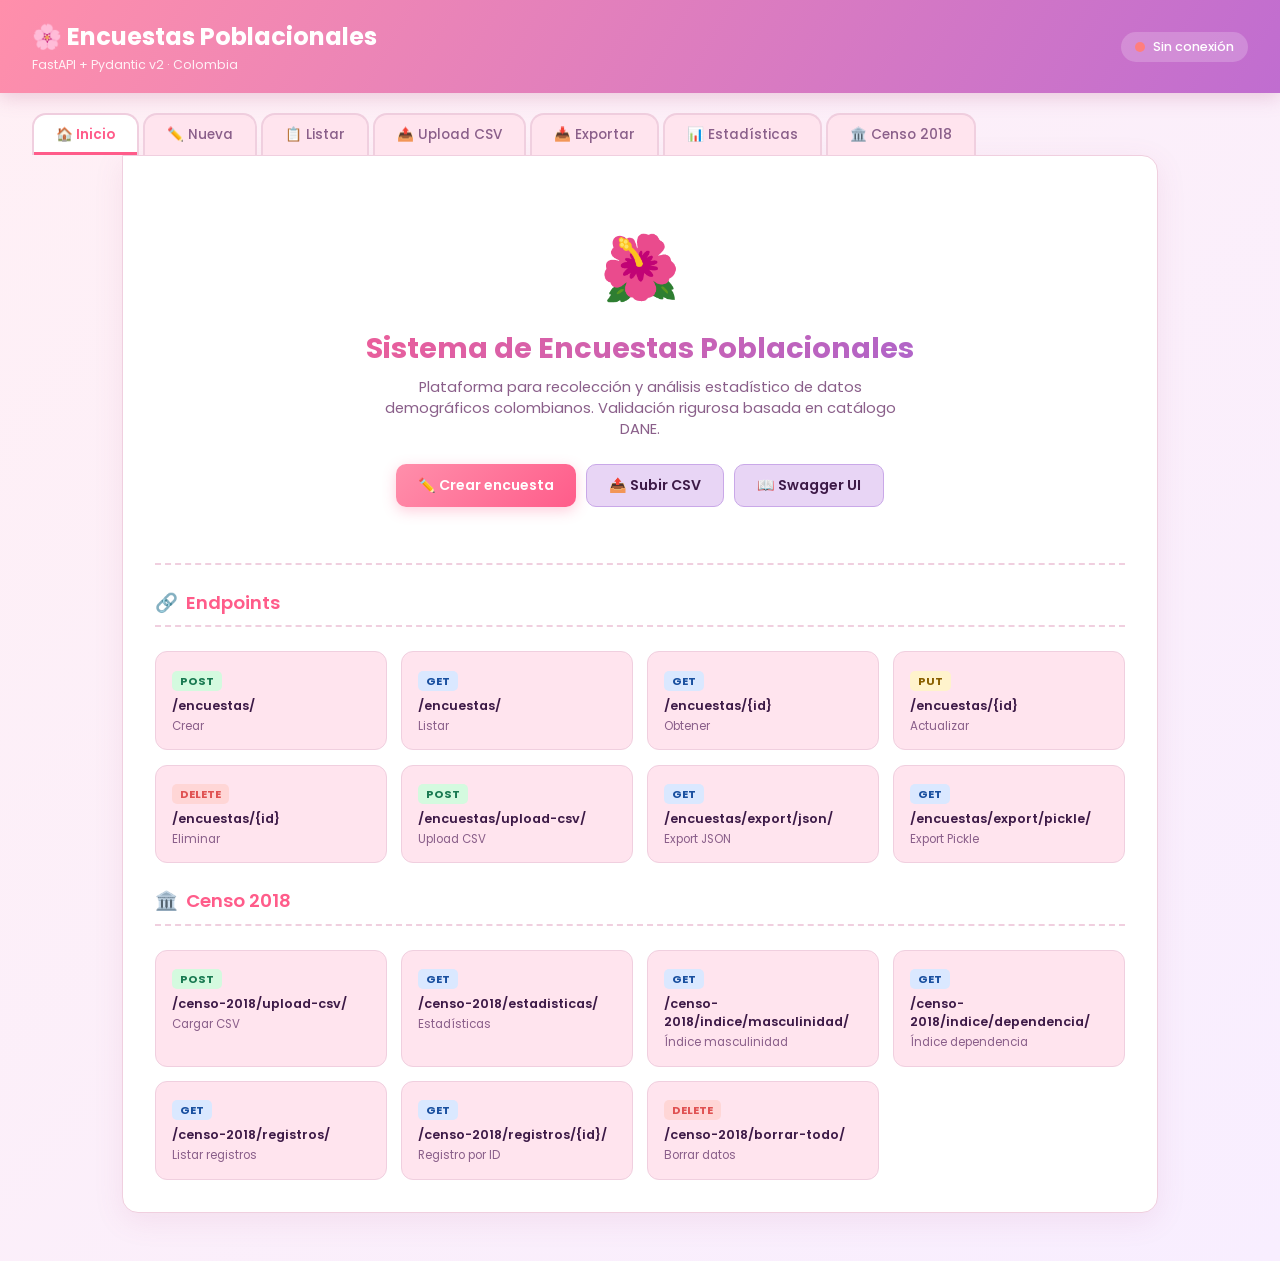
==== commit dbe8e33a: "audit: documentación exhaustiva ReDoc, correcciones técnicas y mejoras UI - main.py: descripción de " ====
--- a/frontend/index.html
+++ b/frontend/index.html
@@ -674,6 +674,20 @@
       color: var(--texto);
     }
 
+    .spinner {
+      width: 40px;
+      height: 40px;
+      border: 4px solid var(--rosa-palido);
+      border-top-color: var(--rosa-vivo);
+      border-radius: 50%;
+      animation: spin 0.8s linear infinite;
+      margin: 1.5rem auto;
+    }
+
+    @keyframes spin {
+      to { transform: rotate(360deg); }
+    }
+
     @media (max-width: 640px) {
       header {
         flex-direction: column;
@@ -764,6 +778,30 @@
           <div class="endpoint-chip"><span class="method GET">GET</span><span
               class="path">/encuestas/export/pickle/</span>
             <div class="desc">Export Pickle</div>
+          </div>
+        </div>
+        <div class="section-title" style="margin-top:1.5rem;"><span class="icon">🏛️</span> Censo 2018</div>
+        <div class="endpoints-grid">
+          <div class="endpoint-chip"><span class="method POST">POST</span><span class="path">/censo-2018/upload-csv/</span>
+            <div class="desc">Cargar CSV</div>
+          </div>
+          <div class="endpoint-chip"><span class="method GET">GET</span><span class="path">/censo-2018/estadisticas/</span>
+            <div class="desc">Estadísticas</div>
+          </div>
+          <div class="endpoint-chip"><span class="method GET">GET</span><span class="path">/censo-2018/indice/masculinidad/</span>
+            <div class="desc">Índice masculinidad</div>
+          </div>
+          <div class="endpoint-chip"><span class="method GET">GET</span><span class="path">/censo-2018/indice/dependencia/</span>
+            <div class="desc">Índice dependencia</div>
+          </div>
+          <div class="endpoint-chip"><span class="method GET">GET</span><span class="path">/censo-2018/registros/</span>
+            <div class="desc">Listar registros</div>
+          </div>
+          <div class="endpoint-chip"><span class="method GET">GET</span><span class="path">/censo-2018/registros/{id}/</span>
+            <div class="desc">Registro por ID</div>
+          </div>
+          <div class="endpoint-chip"><span class="method DELETE">DELETE</span><span class="path">/censo-2018/borrar-todo/</span>
+            <div class="desc">Borrar datos</div>
           </div>
         </div>
         <div id="health-result" class="json-viewer"></div>
@@ -1046,7 +1084,7 @@
   <div id="toast-container"></div>
 
   <script>
-    const API = "http://localhost:8000";
+    const API = "http://localhost:8001";
 
     function showTab(tabId) {
       document.querySelectorAll('.panel').forEach(p => p.classList.remove('active'));
@@ -1055,7 +1093,7 @@
       event.target.classList.add('active');
       if (tabId === 'listar') loadEncuestas();
       if (tabId === 'estadisticas') loadEstadisticas();
-      if (tabId === 'censo') loadCensoEstadisticas(true);  // true = solo mostrar estado, no cargar si está vacío
+      if (tabId === 'censo') loadCensoEstadisticas();
     }
 
     async function checkHealth() {
@@ -1291,6 +1329,7 @@
           showJSON('crear-json', data);
           showToast('Encuesta creada', 'success');
           resetFormCrear();
+          loadEstadisticas();
         } else if (resp.status === 422) {
           // Mostrar errores de validación de forma amigable
           mostrarErroresAmigablesDesdeAPI(data);
@@ -1456,6 +1495,7 @@
       if (cargadas > 0) {
         showToast(`${cargadas} encuestas de ejemplo cargadas`, 'success');
         loadEncuestas();
+        loadEstadisticas();
       } else {
         showToast('Error: Verifica que la API esté corriendo', 'error');
       }
@@ -1474,6 +1514,7 @@
 
         showToast('Historial borrado', 'success');
         loadEncuestas();
+        loadEstadisticas();
       } catch (err) {
         showToast('Error al borrar', 'error');
       }
@@ -1505,6 +1546,7 @@
           showToast('Encuesta eliminada', 'success');
           document.getElementById('listar-json').classList.remove('show');
           loadEncuestas();
+          loadEstadisticas();
         } else {
           showToast('Error al eliminar', 'error');
         }
@@ -1579,6 +1621,7 @@
           showAlert('upload-alert', `✅ ${data.exitosos} encuestas cargadas. Errores: ${data.fallidos}`, 'success');
           showJSON('upload-json', data);
           showToast(`${data.exitosos} encuestas cargadas`, 'success');
+          loadEstadisticas();
         } else {
           showAlert('upload-alert', `❌ Error ${resp.status}: ${JSON.stringify(data)}`, 'error');
           showToast(`Error ${resp.status}`, 'error');
@@ -1700,7 +1743,7 @@
           alertDiv.className = 'alert alert-success show';
           alertDiv.textContent = `✓ Carga completada: ${data.exitosos} registros exitosos, ${data.fallidos} fallidos`;
           showJSON('censo-upload-json', data);
-          setTimeout(() => loadCensoEstadisticas(), 1000);
+          setTimeout(() => { loadCensoEstadisticas(); loadEstadisticas(); }, 1000);
         } else {
           showToast(`✗ Error: ${data.detail || 'Error en la carga'}`, 'error');
           alertDiv.className = 'alert alert-error show';
@@ -1716,7 +1759,7 @@
       }
     }
 
-    async function loadCensoEstadisticas() {
+    async function loadCensoEstadisticas(soloEstado = false) {
       try {
         const response = await fetch(`${API}/censo-2018/estadisticas/`);
 
@@ -1727,11 +1770,37 @@
         const data = await response.json();
         console.log('Datos del censo:', data);
 
+        // Si es solo verificación de estado y no hay datos, mostrar mensaje vacío
+        if (soloEstado && data.total_registros === 0) {
+          const kpiContainer = document.getElementById('censo-stats-kpi');
+          kpiContainer.innerHTML = `
+            <div style="grid-column:1/-1;text-align:center;padding:2rem;color:var(--texto-2);">
+              <div style="font-size:3rem;margin-bottom:0.5rem;">📁</div>
+              <p>No hay datos del Censo 2018 cargados</p>
+              <p style="font-size:0.85rem;margin-top:0.5rem;">Sube un archivo CSV para comenzar el análisis</p>
+            </div>
+          `;
+          document.getElementById('censo-indices-result').innerHTML = '';
+          return;
+        }
+
         const kpiContainer = document.getElementById('censo-stats-kpi');
+        const hombres = data.distribucion_por_sexo?.['Hombre'] || 0;
+        const mujeres = data.distribucion_por_sexo?.['Mujer'] || 0;
+        const pctHombres = data.total_registros > 0 ? ((hombres / data.total_registros) * 100).toFixed(1) : '—';
+        const pctMujeres = data.total_registros > 0 ? ((mujeres / data.total_registros) * 100).toFixed(1) : '—';
         kpiContainer.innerHTML = `
           <div class="kpi-card">
             <div class="kpi-value">${data.total_registros.toLocaleString()}</div>
             <div class="kpi-label">Total Registros</div>
+          </div>
+          <div class="kpi-card" style="background:linear-gradient(135deg,#DAE8FF,#B6D4FE);">
+            <div class="kpi-value" style="color:#084298;">♂ ${hombres.toLocaleString()}</div>
+            <div class="kpi-label" style="color:#084298;">Hombres (${pctHombres}%)</div>
+          </div>
+          <div class="kpi-card" style="background:linear-gradient(135deg,#FFE4EE,#FFB6C1);">
+            <div class="kpi-value" style="color:#9c2761;">♀ ${mujeres.toLocaleString()}</div>
+            <div class="kpi-label" style="color:#9c2761;">Mujeres (${pctMujeres}%)</div>
           </div>
         `;
 
@@ -1807,6 +1876,48 @@
           rangosEdadDiv.innerHTML = html;
         }
 
+        // Municipios más poblados (top 15)
+        if (data.distribucion_por_municipio && Object.keys(data.distribucion_por_municipio).length > 0) {
+          const mpioEntries = Object.entries(data.distribucion_por_municipio);
+          const maxMpio = Math.max(...mpioEntries.map(([, v]) => v));
+          let mpioHtml = '<div style="margin-top:2rem;">';
+          mpioHtml += '<h3 style="color:var(--rosa-vivo);margin-bottom:1rem;">🏙️ Top 15 Municipios</h3>';
+          mpioHtml += '<div style="background:white;border-radius:12px;padding:1.5rem;box-shadow:0 2px 10px rgba(0,0,0,0.1);">';
+          for (const [mpio, cantidad] of mpioEntries) {
+            const pct = (cantidad / maxMpio) * 100;
+            mpioHtml += '<div style="display:flex;align-items:center;margin-bottom:8px;">';
+            mpioHtml += `<div style="width:180px;font-size:0.8rem;font-weight:600;white-space:nowrap;overflow:hidden;text-overflow:ellipsis;">${mpio}</div>`;
+            mpioHtml += '<div style="flex:1;background:#f0e0e8;height:22px;border-radius:6px;overflow:hidden;">';
+            mpioHtml += `<div style="background:linear-gradient(90deg,#C9A8E8,#9c2761);height:100%;width:${pct}%;border-radius:6px;"></div>`;
+            mpioHtml += '</div>';
+            mpioHtml += `<div style="width:80px;text-align:right;font-weight:700;font-size:0.82rem;padding-right:6px;">${cantidad.toLocaleString()}</div>`;
+            mpioHtml += '</div>';
+          }
+          mpioHtml += '</div></div>';
+          rangosEdadDiv.innerHTML += mpioHtml;
+        }
+
+        // Distribución por departamento (top 10)
+        if (data.distribucion_por_departamento && Object.keys(data.distribucion_por_departamento).length > 0) {
+          const deptoEntries = Object.entries(data.distribucion_por_departamento).slice(0, 10);
+          const maxDepto = Math.max(...deptoEntries.map(([, v]) => v));
+          let deptoHtml = '<div style="margin-top:2rem;">';
+          deptoHtml += '<h3 style="color:var(--rosa-vivo);margin-bottom:1rem;">🗺️ Distribución por Departamento (top 10)</h3>';
+          deptoHtml += '<div style="background:white;border-radius:12px;padding:1.5rem;box-shadow:0 2px 10px rgba(0,0,0,0.1);">';
+          for (const [depto, cantidad] of deptoEntries) {
+            const pct = (cantidad / maxDepto) * 100;
+            deptoHtml += '<div style="display:flex;align-items:center;margin-bottom:8px;">';
+            deptoHtml += `<div style="width:160px;font-size:0.8rem;font-weight:600;white-space:nowrap;overflow:hidden;text-overflow:ellipsis;">${depto}</div>`;
+            deptoHtml += '<div style="flex:1;background:#d4f5e9;height:22px;border-radius:6px;overflow:hidden;">';
+            deptoHtml += `<div style="background:linear-gradient(90deg,#4CAF84,#0A5F2E);height:100%;width:${pct}%;border-radius:6px;"></div>`;
+            deptoHtml += '</div>';
+            deptoHtml += `<div style="width:80px;text-align:right;font-weight:700;font-size:0.82rem;padding-right:6px;">${cantidad.toLocaleString()}</div>`;
+            deptoHtml += '</div>';
+          }
+          deptoHtml += '</div></div>';
+          rangosEdadDiv.innerHTML += deptoHtml;
+        }
+
         showJSON('censo-stats-json', data);
         showToast('✓ Estadísticas cargadas correctamente', 'success');
       } catch (err) {
@@ -1878,8 +1989,10 @@
 
         if (response.ok) {
           showToast(`✓ ${data.registros_borrados} registros borrados`, 'success');
-          // Limpiar panel
+          // Limpiar todos los paneles de resultados del censo
           document.getElementById('censo-stats-kpi').innerHTML = '';
+          document.getElementById('censo-grupos-edad').innerHTML = '';
+          document.getElementById('censo-rangos-edad').innerHTML = '';
           document.getElementById('censo-indices-result').innerHTML = '';
           document.getElementById('censo-stats-json').textContent = '';
           document.getElementById('censo-stats-json').className = 'json-viewer';
@@ -1892,53 +2005,7 @@
       }
     }
 
-    async function loadCensoEstadisticas(soloEstado = false) {
-      try {
-        const response = await fetch(`${API}/censo-2018/estadisticas/`);
-        const data = await response.json();
-
-        // Si está vacío y es solo estado, mostrar mensaje
-        if (soloEstado && data.total_registros === 0) {
-          const kpiContainer = document.getElementById('censo-stats-kpi');
-          kpiContainer.innerHTML = `
-            <div style="grid-column:1/-1;text-align:center;padding:2rem;color:var(--texto-2);">
-              <div style="font-size:3rem;margin-bottom:0.5rem;">📁</div>
-              <p>No hay datos del Censo 2018 cargados</p>
-              <p style="font-size:0.85rem;margin-top:0.5rem;">Sube un archivo CSV para comenzar el análisis</p>
-            </div>
-          `;
-          document.getElementById('censo-indices-result').innerHTML = '';
-          return;
-        }
-
-        const kpiContainer = document.getElementById('censo-stats-kpi');
-        kpiContainer.innerHTML = `
-          <div class="kpi-card">
-            <div class="kpi-value">${data.total_registros.toLocaleString()}</div>
-            <div class="kpi-label">Total Registros</div>
-          </div>
-        `;
-
-        // Agregar índices si existen
-        const indicesDiv = document.getElementById('censo-indices-result');
-        if (data.indice_masculinidad !== null || data.indice_dependencia !== null) {
-          let html = '<div style="display:grid;grid-template-columns:repeat(auto-fill,minmax(200px,1fr));gap:1rem;margin-top:1rem;">';
-          if (data.indice_masculinidad !== null) {
-            html += `<div class="kpi-card" style="background:linear-gradient(135deg, #DAE8FF, #B6D4FE);"><div class="kpi-value" style="color:#084298;">${data.indice_masculinidad.toFixed(2)}</div><div class="kpi-label" style="color:#084298;">Índice Masculinidad</div></div>`;
-          }
-          if (data.indice_dependencia !== null) {
-            html += `<div class="kpi-card" style="background:linear-gradient(135deg, #D4FADF, #A7E0B8);"><div class="kpi-value" style="color:#0A5F2E;">${data.indice_dependencia.toFixed(2)}</div><div class="kpi-label" style="color:#0A5F2E;">Índice Dependencia</div></div>`;
-          }
-          html += '</div>';
-          indicesDiv.innerHTML = html;
-        }
-
-        showJSON('censo-stats-json', data);
-      } catch (err) {
-        console.error(err);
-        showToast('✗ Error al cargar estadísticas del censo', 'error');
-      }
-    }
+    // (segunda definición eliminada — loadCensoEstadisticas ya está definida arriba con soloEstado)
   </script>
 </body>
 
